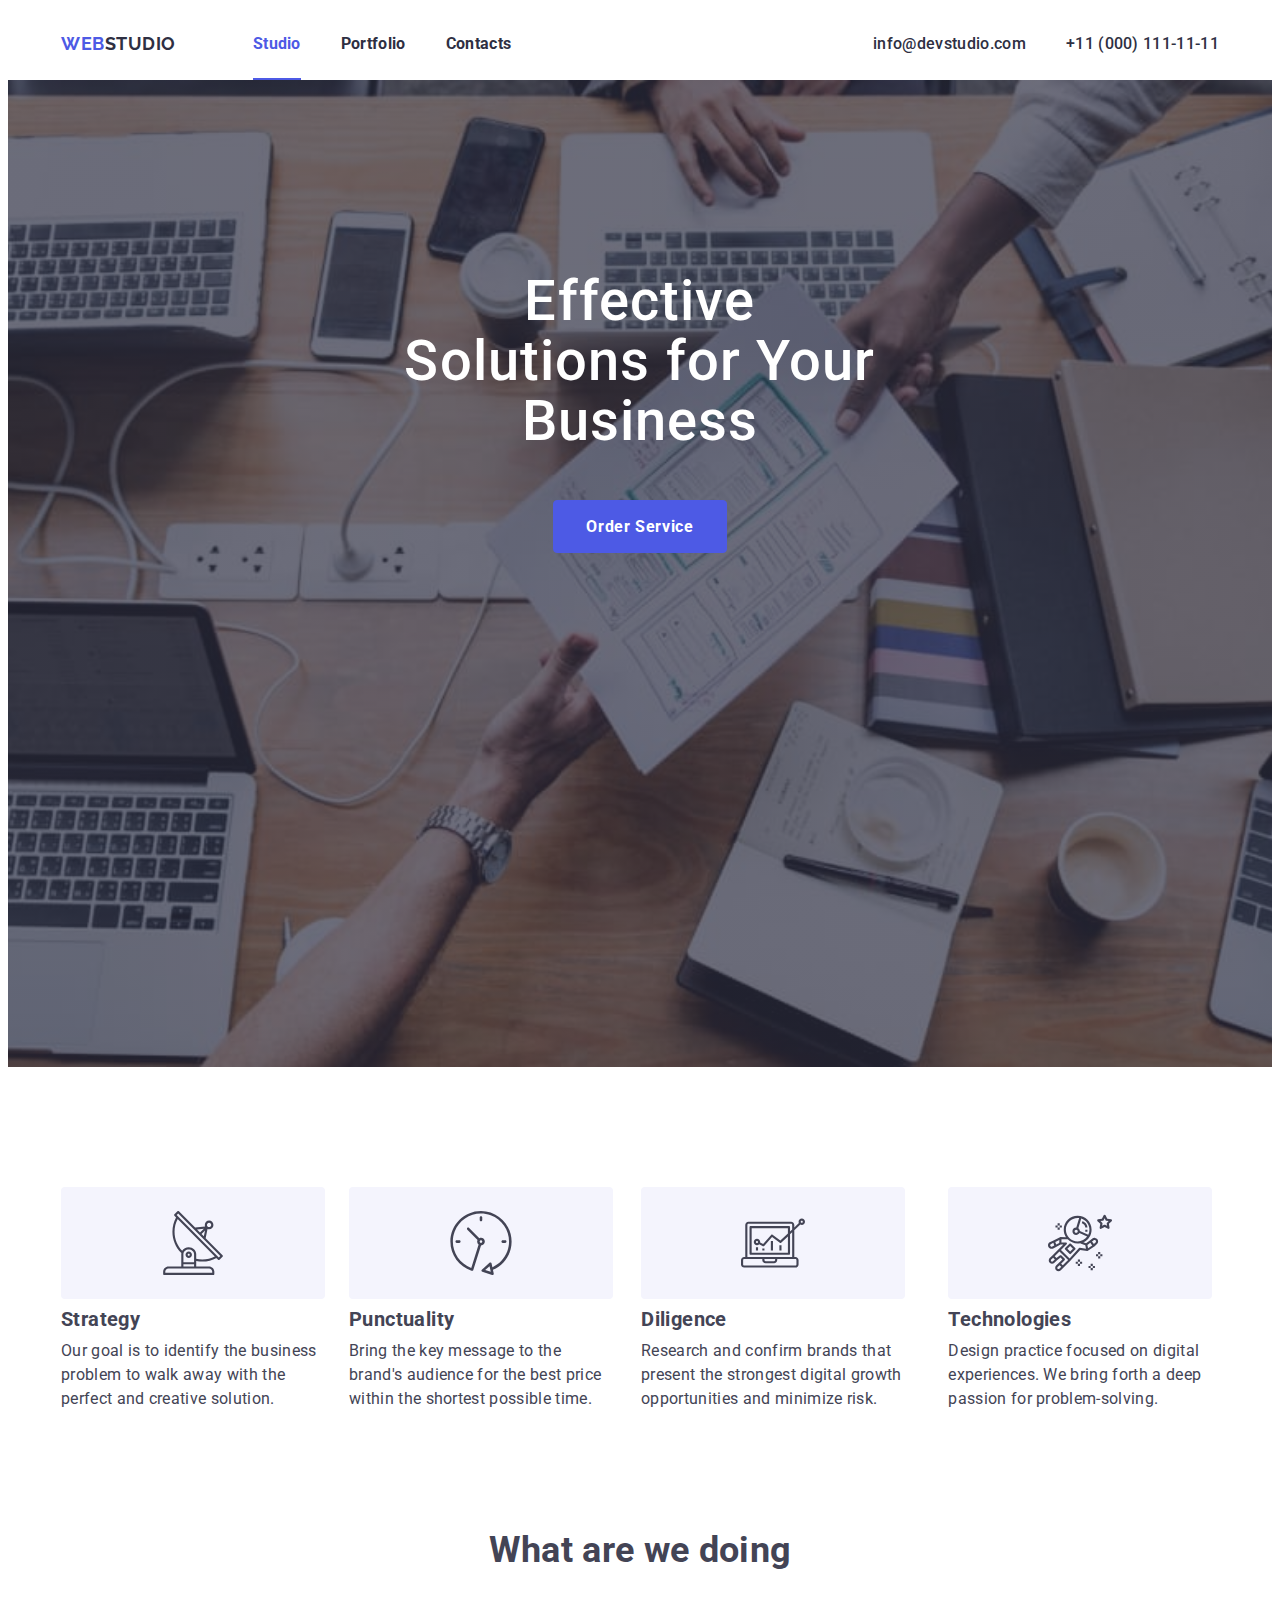
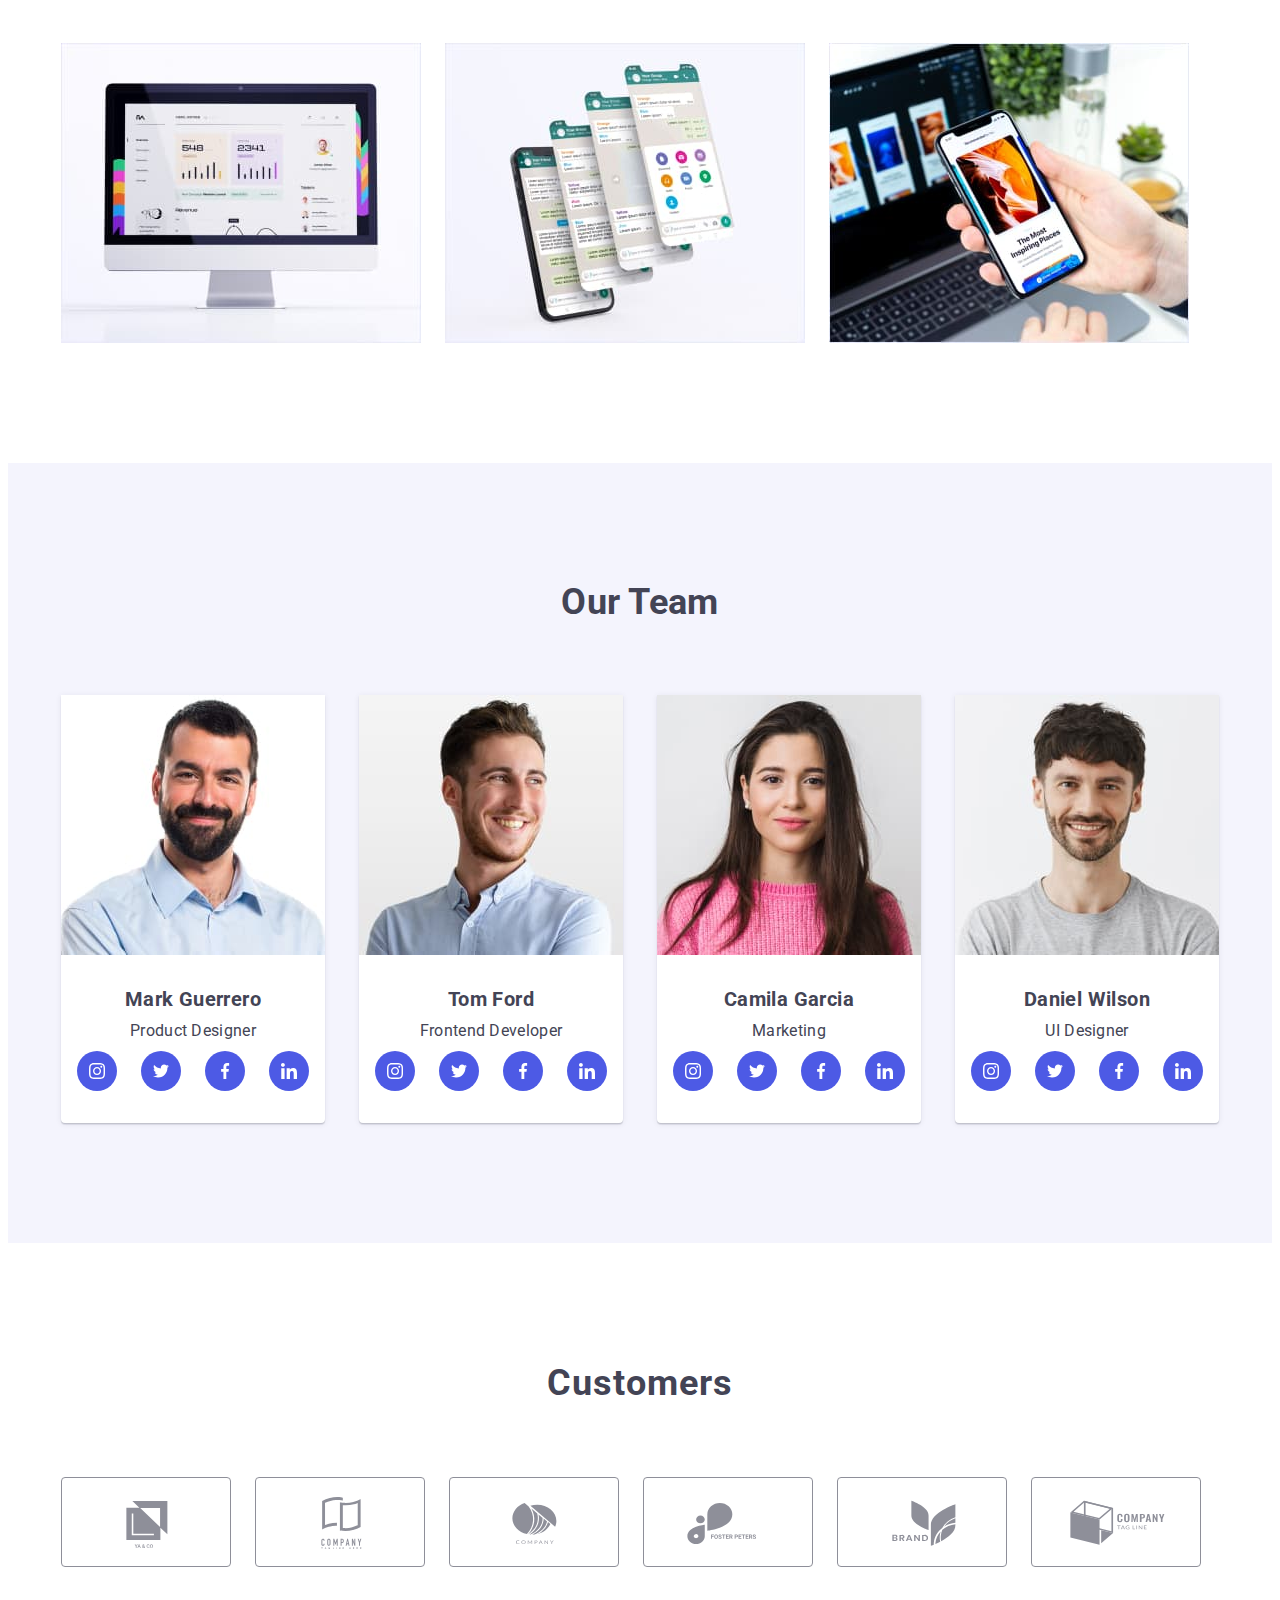
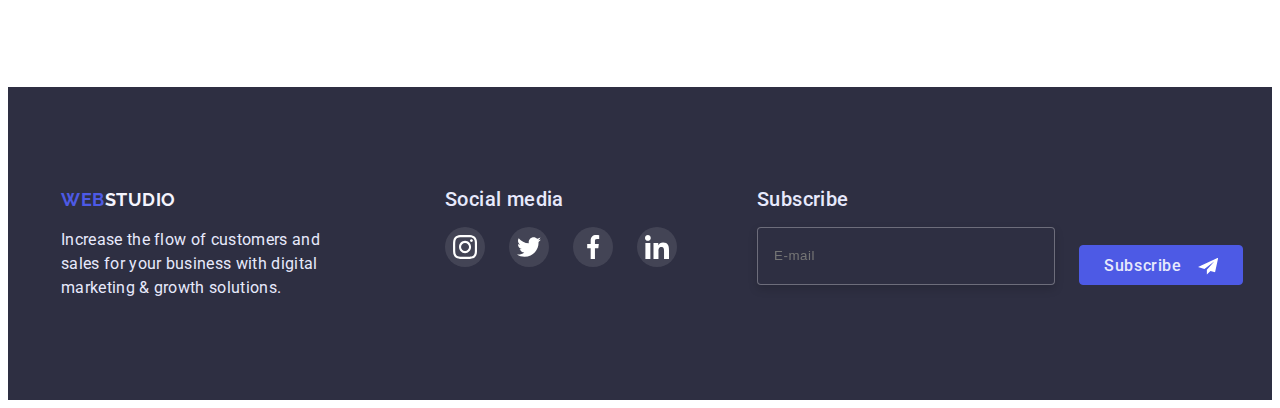
==== index.html @ d8fe2b59 "Initial commit" ====
<!DOCTYPE html>
<html lang="en">
	<head>
		<meta charset="UTF-8" />
		<meta http-equiv="X-UA-Compatible" content="IE=edge" />
		<meta name="viewport" content="width=device-width, initial-scale=1.0" />
		<title>studio</title>
		<link rel="preconnect" href="https://fonts.googleapis.com" />
		<link rel="preconnect" href="https://fonts.gstatic.com" crossorigin />
		<link
			href="https://fonts.googleapis.com/css2?family=Raleway:wght@700&family=Roboto:wght@400;500;700;900&display=swap"
			rel="stylesheet"
		/>
		<link
			rel="stylesheet"
			href="https://cdnjs.cloudflare.com/ajax/libs/modern-normalize/1.1.0/modern-normalize.min.css"
			integrity="sha512-wpPYUAdjBVSE4KJnH1VR1HeZfpl1ub8YT/NKx4PuQ5NmX2tKuGu6U/JRp5y+Y8XG2tV+wKQpNHVUX03MfMFn9Q=="
			crossorigin="anonymous"
			referrerpolicy="no-referrer"
		/>
		<link rel="stylesheet" href="./css/styles.css" />
	</head>
	<body>
		<header>
			<div class="page-header conteainer">
				<nav class="nav">
					<a class="header-link logo link" href="./index.html">
						<span class="logo-icon">Web</span>
						Studio
					</a>
					<ul class="list site-nav">
						<li><a class="header-link link effect current" href="./index.html">Studio</a></li>
						<li><a class="header-link link effect" href="./portfolio.html">Portfolio</a></li>
						<li><a class="header-link link effect" href="./index.html">Contacts</a></li>
					</ul>
				</nav>
				<ul class="list contacts">
					<li>
						<a class="header-link link effect contacts-link" href="mailto:info@devstudio.com">info@devstudio.com</a>
					</li>
					<li>
						<a class="header-link link effect contacts-link" href="tel:+11(000)111-11-11">+11 (000) 111-11-11</a>
					</li>
				</ul>
			</div>
		</header>

		<main>
			<section class="section hero-box">
				<div class="conteainer">
					<h1 class="hero-title">Effective Solutions for Your Business</h1>
					<button class="button btn" type="button" data-modal-open>Order Service</button>
				</div>
			</section>

			<section class="section features">
				<div class="conteainer">
					<h2 class="visually-hidden">direction</h2>
					<ul class="list features-list">
						<li>
							<div class="box">
								<svg class="box-icon" width="64" height="64">
									<use href="./images/symbol-defs.svg#icon-antenna-1"></use>
								</svg>
							</div>
							<h3 class="title features-title">Strategy</h3>
							<p class="text">
								Our goal is to identify the business problem to walk away with the perfect and creative solution.
							</p>
						</li>
						<li>
							<div class="box">
								<svg class="box-icon" width="64" height="64">
									<use href="./images/symbol-defs.svg#icon-clock-1"></use>
								</svg>
							</div>
							<h3 class="title features-title">Punctuality</h3>
							<p class="text">
								Bring the key message to the brand's audience for the best price within the shortest possible time.
							</p>
						</li>
						<li>
							<div class="box">
								<svg class="box-icon" width="64" height="64">
									<use href="./images/symbol-defs.svg#icon-diagram-1"></use>
								</svg>
							</div>
							<h3 class="title features-title">Diligence</h3>
							<p class="text">
								Research and confirm brands that present the strongest digital growth opportunities and minimize risk.
							</p>
						</li>
						<li>
							<div class="box">
								<svg class="box-icon" width="64" height="64">
									<use href="./images/symbol-defs.svg#icon-astronaut-1"></use>
								</svg>
							</div>
							<h3 class="title features-title">Technologies</h3>
							<p class="text">
								Design practice focused on digital experiences. We bring forth a deep passion for problem-solving.
							</p>
						</li>
					</ul>
				</div>
			</section>

			<section class="section work">
				<div class="conteainer work-conteainer">
					<h2 class="work-title">What are we doing</h2>
					<ul class="list work-list">
						<li>
							<img src="./images/section2img1.jpg" alt="Monitor screen" width="360" height="300" />
						</li>
						<li>
							<img src="./images/section2img2.jpg" alt="Phone screens" width="360" height="300" />
						</li>
						<li>
							<img src="./images/section2img3.jpg" alt="Choice between phone and PC screen" width="360" height="300" />
						</li>
					</ul>
				</div>
			</section>
			<section class="section employee">
				<div class="conteainer employee-conteainer">
					<h2 class="employee-title">Our Team</h2>
					<ul class="list employee-list">
						<li class="employee-div">
							<img class="employee-img" src="./images/section3img1.jpg" alt="Mark Guerrero" width="264" height="260" />
							<div class="employee-title-text">
								<h3 class="title employee-div-title">Mark Guerrero</h3>
								<p class="text employee-text">Product Designer</p>
								<ul class="list employee-link">
									<li>
										<a class="link-icon" href="https://www.instagram.com/">
											<svg class="box-icon" width="16" height="16">
												<use href="./images/symbol-defs.svg#icon-instagram-2"></use>
											</svg>
										</a>
									</li>
									<li>
										<a class="link-icon" href="https://twitter.com/">
											<svg class="box-icon" width="16" height="16">
												<use href="./images/symbol-defs.svg#icon-twitter-1"></use>
											</svg>
										</a>
									</li>
									<li>
										<a class="link-icon" href="https://www.facebook.com/">
											<svg class="box-icon" width="16" height="16">
												<use href="./images/symbol-defs.svg#icon-facebook-1"></use>
											</svg>
										</a>
									</li>
									<li>
										<a class="link-icon" href="https://www.linkedin.com/">
											<svg class="box-icon" width="16" height="16">
												<use href="./images/symbol-defs.svg#icon-linkedin-1"></use>
											</svg>
										</a>
									</li>
								</ul>
							</div>
						</li>

						<li class="employee-div">
							<img class="employee-img" src="./images/section3img2.jpg" alt="Tom Ford" width="264" height="260" />
							<div class="employee-title-text">
								<h3 class="title employee-div-title">Tom Ford</h3>
								<p class="text employee-text">Frontend Developer</p>
								<ul class="list employee-link">
									<li>
										<a class="link-icon" href="https://www.instagram.com/">
											<svg class="box-icon" width="16" height="16">
												<use href="./images/symbol-defs.svg#icon-instagram-2"></use>
											</svg>
										</a>
									</li>
									<li>
										<a class="link-icon" href="https://twitter.com/">
											<svg class="box-icon" width="16" height="16">
												<use href="./images/symbol-defs.svg#icon-twitter-1"></use>
											</svg>
										</a>
									</li>
									<li>
										<a class="link-icon" href="https://www.facebook.com/">
											<svg class="box-icon" width="16" height="16">
												<use href="./images/symbol-defs.svg#icon-facebook-1"></use>
											</svg>
										</a>
									</li>
									<li>
										<a class="link-icon" href="https://www.linkedin.com/">
											<svg class="box-icon" width="16" height="16">
												<use href="./images/symbol-defs.svg#icon-linkedin-1"></use>
											</svg>
										</a>
									</li>
								</ul>
							</div>
						</li>

						<li class="employee-div">
							<img class="employee-img" src="./images/section3img3.jpg" alt="Camila Garcia" width="264" height="260" />
							<div class="employee-title-text">
								<h3 class="title employee-div-title">Camila Garcia</h3>
								<p class="text employee-text">Marketing</p>
								<ul class="list employee-link">
									<li>
										<a class="link-icon" href="https://www.instagram.com/">
											<svg class="box-icon" width="16" height="16">
												<use href="./images/symbol-defs.svg#icon-instagram-2"></use>
											</svg>
										</a>
									</li>
									<li>
										<a class="link-icon" href="https://twitter.com/">
											<svg class="box-icon" width="16" height="16">
												<use href="./images/symbol-defs.svg#icon-twitter-1"></use>
											</svg>
										</a>
									</li>
									<li>
										<a class="link-icon" href="https://www.facebook.com/">
											<svg class="box-icon" width="16" height="16">
												<use href="./images/symbol-defs.svg#icon-facebook-1"></use>
											</svg>
										</a>
									</li>
									<li>
										<a class="link-icon" href="https://www.linkedin.com/">
											<svg class="box-icon" width="16" height="16">
												<use href="./images/symbol-defs.svg#icon-linkedin-1"></use>
											</svg>
										</a>
									</li>
								</ul>
							</div>
						</li>

						<li class="employee-div">
							<img class="employee-img" src="./images/section3img4.jpg" alt="Daniel Wilson" width="264" height="260" />
							<div class="employee-title-text">
								<h3 class="title employee-div-title">Daniel Wilson</h3>
								<p class="text employee-text">UI Designer</p>
								<ul class="list employee-link">
									<li>
										<a class="link-icon" href="https://www.instagram.com/">
											<svg class="box-icon" width="16" height="16">
												<use href="./images/symbol-defs.svg#icon-instagram-2"></use>
											</svg>
										</a>
									</li>
									<li>
										<a class="link-icon" href="https://twitter.com/">
											<svg class="box-icon" width="16" height="16">
												<use href="./images/symbol-defs.svg#icon-twitter-1"></use>
											</svg>
										</a>
									</li>
									<li>
										<a class="link-icon" href="https://www.facebook.com/">
											<svg class="box-icon" width="16" height="16">
												<use href="./images/symbol-defs.svg#icon-facebook-1"></use>
											</svg>
										</a>
									</li>
									<li>
										<a class="link-icon" href="https://www.linkedin.com/">
											<svg class="box-icon" width="16" height="16">
												<use href="./images/symbol-defs.svg#icon-linkedin-1"></use>
											</svg>
										</a>
									</li>
								</ul>
							</div>
						</li>
					</ul>
				</div>
			</section>

			<section class="section customers">
				<div class="conteainer customers-conteainer">
					<h2 class="customers-title">Customers</h2>
					<ul class="list customers-list">
						<li>
							<a class="customers-box" href="">
								<svg class="box-icon" width="104" height="56">
									<use href="./images/symbol-defs.svg#icon-Logo1"></use>
								</svg>
							</a>
						</li>
						<li>
							<a class="customers-box" href="">
								<svg class="box-icon" width="104" height="56">
									<use href="./images/symbol-defs.svg#icon-Logo2"></use>
								</svg>
							</a>
						</li>
						<li>
							<a class="customers-box" href="">
								<svg class="box-icon" width="104" height="56">
									<use href="./images/symbol-defs.svg#icon-Logo3"></use>
								</svg>
							</a>
						</li>
						<li>
							<a class="customers-box" href="">
								<svg class="box-icon" width="104" height="56">
									<use href="./images/symbol-defs.svg#icon-Logo4"></use>
								</svg>
							</a>
						</li>
						<li>
							<a class="customers-box" href="">
								<svg class="box-icon" width="104" height="56">
									<use href="./images/symbol-defs.svg#icon-Logo5"></use>
								</svg>
							</a>
						</li>
						<li>
							<a class="customers-box" href="">
								<svg class="box-icon" width="104" height="56">
									<use href="./images/symbol-defs.svg#icon-Logo6"></use>
								</svg>
							</a>
						</li>
					</ul>
				</div>
			</section>
		</main>

		<footer class="footer">
			<div class="conteainer footer-conteainer">
				<div class="div-footer-logo">
					<a class="logo link footer-logo" href="./index.html">
						<span class="logo-icon">Web</span>
						Studio
					</a>
					<p class="text footer-text">
						Increase the flow of customers and sales for your business with digital marketing & growth solutions.
					</p>
				</div>
				<div class="div-footer">
					<p class="title footer-title">Social media</p>
					<ul class="list employee-link">
						<li>
							<a class="link-icon footer-icon" href="https://www.instagram.com/">
								<svg class="box-icon" width="24" height="24">
									<use href="./images/symbol-defs.svg#icon-instagram-2"></use>
								</svg>
							</a>
						</li>
						<li>
							<a class="link-icon footer-icon" href="https://twitter.com/">
								<svg class="box-icon" width="24" height="24">
									<use href="./images/symbol-defs.svg#icon-twitter-1"></use>
								</svg>
							</a>
						</li>
						<li>
							<a class="link-icon footer-icon" href="https://www.facebook.com/">
								<svg class="box-icon" width="24" height="24">
									<use href="./images/symbol-defs.svg#icon-facebook-1"></use>
								</svg>
							</a>
						</li>
						<li>
							<a class="link-icon footer-icon" href="https://www.linkedin.com/">
								<svg class="box-icon" width="24" height="24">
									<use href="./images/symbol-defs.svg#icon-linkedin-1"></use>
								</svg>
							</a>
						</li>
					</ul>
				</div>
				<form class="list employee-link footer-form" name="footer_form">
					<label class="footer-label">
						<p class="title footer-title">Subscribe</p>
						<input class="footer-input" type="email" name="email" placeholder="E-mail" required />
					</label>

					<button class="button btn footer-btn" type="submit">
						<p class="title footer-title-btn">Subscribe</p>
						<svg class="box-icon" width="24" height="24">
							<use href="./images/symbol-defs.svg#icon-Frame-3"></use>
						</svg>
					</button>
				</form>
			</div>
		</footer>
		<!-- --------------modal application------------ -->
		<div class="backdrop is-hidden" data-modal>
			<div class="modal">
				<button class="modal-button" data-modal-close>
					<svg class="box-icon" width="8" height="8">
						<use href="./images/symbol-defs.svg#icon-close-black"></use>
					</svg>
				</button>
				<form class="application-form" name="application_form" autocomplete="on">
					<label class="application-label">
						<p class="application-text">Name</p>
						<input class="application-input" type="text" name="name" placeholder=" " required />
						<svg class="box-icon application-icon" width="18" height="24">
							<use href="./images/symbol-defs.svg#icon-Frame-1"></use>
						</svg>
					</label>
					<label class="application-label">
						<p class="application-text">Phone</p>
						<input class="application-input" type="text" name="email" placeholder=" " required />
						<svg class="box-icon application-icon" width="18" height="24">
							<use href="./images/symbol-defs.svg#icon-phone-black-18dp-1"></use>
						</svg>
					</label>
					<label class="application-label">
						<p class="application-text">Email</p>
						<input class="application-input" type="email" name="tel" placeholder=" " required />
						<svg class="box-icon application-icon" width="18" height="24">
							<use href="./images/symbol-defs.svg#icon-email-black-18dp-1"></use>
						</svg>
					</label>
					<label class="application-label application-label-textarea">
						<p class="application-text">Comment</p>
						<textarea
							class="application-input application-textarea"
							type="text"
							name="textarea"
							rows="8"
							placeholder="Text input"
						></textarea>
					</label>
					<label class="application-checkbox">
						<input class="checkbox" type="checkbox" name="policy" required />
						<svg class="box-icon checkbox-icon" width="16" height="16">
							<use href="./images/symbol-defs.svg#icon-Vector"></use>
						</svg>
						<p class="application-text application-text-policy">
							I accept the terms and conditions of the
							<a class="application-span" href="">Privacy Policy</a>
						</p>
					</label>

					<button class="button btn application-button" type="submit">Send</button>
				</form>
			</div>
		</div>

		<script src="./js/modal.js"></script>
	</body>
</html>
---- css/styles.css ----
:root {
	--main-text-color: #434455;
	--secondary-text-color: #2e2f42;
	--overlay-text-color: #f4f4fd;
	--overlay-background-color: #4d5ae5;
	--background-color: #ffffff;
	--background-color-employee: #f4f4fd;
	--background-color-features: #f4f4fd;
	--border-color: #f4f4fd;
	--hero-tex-color: #ffffff;
	--hero-background-color: #2e2f42;
	--hero-buttons-text-color: #ffffff;
	--hero-buttons-color: #4d5ae5;
	--hero-buttons-active-color: #404bbf;
	--logo-color-text: #4d5ae5;
	--buttons-color: #f4f4fd;
	--buttons-text-color: #4d5ae5;
	--buttons-active-color: #4d5ae5;
	--buttons-active-text-color: #ffffff;
	--buttons-border: #e7e9fc;
	--footer-text-color: #e7e9fc;
	--footer-logo-color: #f4f4fd;
	--footer-background-color: #2e2f42;
	--link-icon-background: #4d5ae5;
	--link-icon-color: #ffffff;
	--link-icon-background-active: #31d0aa;
	--link-icon-color-active: #4d5ae5;

	--nav-color: #4d5ae5;
	--main-font: Roboto, sans-serif;
}

body {
	color: var(--main-text-color);
	font-family: var(--main-font);
	background-color: #ffffff;
	font-size: 16px;
	letter-spacing: 0.02em;
}

h1,
h2,
h3,
h4,
h5,
h6,
p {
	margin: 0;
}
img {
	display: block;
	max-width: 100%;
	height: auto;
}
button {
	display: block;
	cursor: pointer;
	border: none;
	border-radius: 4px;
}

.list {
	list-style: none;
	padding-left: 0;
	margin: 0;
}
.link {
	text-decoration: none;
	color: var(--secondary-text-color);
	font-weight: 700;
	line-height: 1.5;
}

.section {
	/* для 7 домашки
	@media screen and (max-width: 1158px) {
		padding-top: 96px;
		padding-bottom: 96px;
	} */
	padding-top: 120px;
	padding-bottom: 120px;
}

/* ---------------------page-header----------------------- */
.header {
	box-shadow: 0px 2px 1px rgba(46, 47, 66, 0.08), 0px 1px 1px rgba(46, 47, 66, 0.16), 0px 1px 6px rgba(46, 47, 66, 0.08);
}
.page-header {
	display: flex;
}
.conteainer {
	width: 1158px;
	margin: 0 auto;
	padding: 0 15px;
}

.nav {
	display: flex;
	gap: 77px;
}
.site-nav {
	display: flex;
	margin-left: auto;
	gap: 40px;
}

.effect {
	position: relative;
}
.effect::after {
	content: "";
	width: 0;
	height: 2px;
	position: absolute;
	bottom: 0;
	right: 0;
	background: var(--nav-color);
	transition: width 250ms cubic-bezier(0.4, 0, 0.2, 1), left 250ms cubic-bezier(0.4, 0, 0.2, 1);
}

.current::after {
	width: 100%;
}
.current:hover::after,
.current:focus::after {
	width: 0;
	left: 0;
}
.effect:hover::after,
.effect:focus::after {
	width: 100%;
	left: 0;
}
.contacts {
	display: flex;
	margin-left: auto;
	gap: 40px;
}
.contacts-link {
	font-weight: 500;
}
.header-link {
	display: flex;
	justify-content: flex-start;
	align-items: center;
	padding: 24px 0;
	transition: color 250ms cubic-bezier(0.4, 0, 0.2, 1);
}

.contacts .link {
	color: var(--secondary-text-color);
	line-height: 1.5;
}

.logo {
	font-family: Raleway, sans-serif;
	color: var(--secondary-text-color);
	font-weight: 700;
	font-size: 18px;
	line-height: 1.33;
	letter-spacing: 0.03em;
	text-transform: uppercase;
}
.logo-icon {
	color: var(--logo-color-text);
}
.link:hover,
.link:focus {
	color: var(--nav-color);
}
.link.current {
	color: var(--nav-color);
}

/* ---------------------------hero------------------------ */
.hero-box {
	padding-top: 192px;
	padding-bottom: 192px;
	text-align: center;
	max-width: 1440px;
	height: 603px;
	margin-left: auto;
	margin-right: auto;
	background-image: linear-gradient(to right, rgba(46, 47, 66, 0.7), rgba(46, 47, 66, 0.7)),
		url(../images/people-office\ 1.jpg);
	background-repeat: no-repeat;
	background-size: cover;
	background-position: center;
	background-color: var(--hero-background-color);
}

.hero-title {
	width: 492px;
	margin: 0 auto;
	margin-bottom: 48px;
	flex-wrap: wrap;

	color: var(--hero-tex-color);
	font-weight: 500;
	font-size: 56px;
	line-height: 1.07;
	text-align: center;
	letter-spacing: 0.02em;
}

/* ------------------------button------------------------- */
.button {
	padding: 8px 16px;
	border: 1px solid var(--buttons-border);
	border-radius: 4px;

	font-family: inherit;
	color: var(--buttons-text-color);
	background-color: var(--buttons-color);
	font-weight: 700;
	font-size: 16px;
	text-align: center;
	letter-spacing: 0.04em;
	cursor: pointer;
	line-height: 1.5;
	transition: color 250ms cubic-bezier(0.4, 0, 0.2, 1), background-color 250ms cubic-bezier(0.4, 0, 0.2, 1),
		box-shadow 250ms cubic-bezier(0.4, 0, 0.2, 1), border-color 250ms cubic-bezier(0.4, 0, 0.2, 1),
		transform 250ms cubic-bezier(0.4, 0, 0.2, 1);
}

.button:hover,
.button:focus {
	color: var(--buttons-active-text-color);
	background-color: var(--buttons-active-color);
	box-shadow: 0px 4px 4px rgba(0, 0, 0, 0.15);
	border-color: transparent;
	transform: scale(1.1);
}
.btn {
	padding: 16px 32px;
	margin: 0 auto;
	line-height: 1.19;

	color: var(--hero-buttons-text-color);
	border: 1px solid var(--hero-buttons-color);
	background-color: var(--hero-buttons-color);
}
.btn:hover,
.btn:focus {
	background-color: var(--hero-buttons-active-color);
}

/*------------------------ main--------------------------- */

.visually-hidden {
	position: absolute;
	width: 1px;
	height: 1px;
	margin: -1px;
	border: 0;
	padding: 0;

	white-space: nowrap;
	clip-path: inset(100%);
	clip: rect(0 0 0 0);
	overflow: hidden;
}
.features-list {
	display: flex;
	gap: 24px;
}
.box {
	width: 264px;
	height: 112px;
	background: var(--background-color-features);
	border-radius: 4px;
	margin-bottom: 8px;
	display: flex;
	align-items: center;
	justify-content: center;
}

.text {
	line-height: 1.5;
}
.title {
	margin-bottom: 8px;
	font-weight: 700;
	font-size: 20px;
	line-height: 1.2;
	letter-spacing: 0.02em;
}

.work {
	padding-top: 0;
}
.work-conteainer {
	display: block;
}
.work-list {
	display: flex;
	gap: 24px;
}
.work-title,
.employee-title {
	margin-bottom: 72px;

	font-weight: 700;
	font-size: 36px;
	line-height: 1.11;
	text-align: center;
}
.employee {
	background-color: var(--background-color-employee);
}

.employee-list {
	display: flex;
	justify-content: space-between;
	gap: 24px;
}
.employee-div {
	box-shadow: 0px 1px 6px rgba(46, 47, 66, 0.08), 0px 1px 1px rgba(46, 47, 66, 0.16), 0px 2px 1px rgba(46, 47, 66, 0.08);
	border-radius: 0px 0px 4px 4px;
	background-color: var(--background-color);
}
.employee-title-text {
	padding-top: 32px;
	padding-bottom: 32px;
}

.employee-div-title {
	text-align: center;
}
.employee-text {
	margin-bottom: 8px;
	text-align: center;
}
.employee-link {
	display: flex;
	justify-content: center;
	gap: 24px;
}
.link-icon {
	width: 40px;
	height: 40px;
	display: flex;
	align-items: center;
	justify-content: center;
	border-radius: 50%;
	background-color: var(--link-icon-background);
	color: var(--link-icon-color);
	transition: color 250ms cubic-bezier(0.4, 0, 0.2, 1), background-color 250ms cubic-bezier(0.4, 0, 0.2, 1),
		transform 250ms cubic-bezier(0.4, 0, 0.2, 1);
}
.link-icon:focus,
.link-icon:hover {
	background-color: var(--link-icon-background-active);
	color: var(--link-icon-color-active);
	transform: scale(1.2) rotate(360deg);
}

/* ------------------Customers---------------------------- */
.customers-conteainer {
	display: block;
}
.customers-list {
	display: flex;
	gap: 24px;
}
.customers-title {
	margin-bottom: 72px;

	font-weight: 700;
	font-size: 36px;
	line-height: 1.16;
	text-align: center;
	letter-spacing: 0.03em;
}
.customers-box {
	width: 168px;
	height: 88px;
	border: 1px solid currentColor;
	border-radius: 4px;
	display: flex;
	align-items: center;
	justify-content: center;
	color: #8e8f99;
	transition: color 250ms cubic-bezier(0.4, 0, 0.2, 1), transform 250ms cubic-bezier(0.4, 0, 0.2, 1);
}
.box-icon {
	fill: currentColor;
}
.customers-box:hover,
.customers-box:focus {
	color: #4d5ae5;
	transform: scale(1.1);
}

/* ------------------portfolio---------------------------- */
.portfolio-conteainer {
	padding: 0 15px;
}
.conteainer-button {
	display: flex;
	align-items: center;
	justify-content: center;
	margin-bottom: 72px;
	gap: 24px;
}
.portfolio-list {
	display: flex;
	flex-wrap: wrap;
	gap: 48px 24px;
}
.portfolio-box {
	box-shadow: 0px 1px 6px rgba(46, 47, 66, 0.08);
	transition: box-shadow 250ms cubic-bezier(0.4, 0, 0.2, 1);
}
.portfolio-div {
	display: block;
	text-decoration: none;
	color: var(--secondary-text-color);
}
.portfolio-box:hover,
.portfolio-box:focus {
	box-shadow: 0px 1px 6px rgba(46, 47, 66, 0.08), 0px 1px 1px rgba(46, 47, 66, 0.16), 0px 2px 1px rgba(46, 47, 66, 0.08);
}

.portfolio-title-text {
	padding: 32px 16px;
	border: 0.5px solid var(--border-color);
	border-top: 0;
}
.portfolio-div-title {
	margin-bottom: 8px;
}
/* -------------------portfolio overlay------------------- */
.portfolio-img {
	position: relative;
	width: 360px;
	height: 300px;

	overflow: hidden;
}
.portfolio-div:hover .overlay,
.portfolio-div:focus .overlay {
	transform: translatex(0);
}
.overlay {
	position: absolute;
	top: 0;
	left: 0;
	padding: 40px 32px;
	width: 100%;
	height: 100%;
	background-color: var(--overlay-background-color);
	color: var(--overlay-text-color);
	background-blend-mode: soft-light;
	mix-blend-mode: normal;

	transform: translatey(100%);
	transition: transform 250ms cubic-bezier(0.4, 0, 0.2, 1);
}
/* -------------------footer------------------------------ */
.footer {
	padding-top: 100px;
	padding-bottom: 100px;

	background-color: var(--footer-background-color);
}
.footer-conteainer {
	display: flex;
	align-items: baseline;
}
.div-footer-logo {
	margin-right: 120px;
}
.footer-logo {
	display: flex;
	margin-bottom: 16px;
	color: var(--footer-logo-color);
	transition: color 250ms cubic-bezier(0.4, 0, 0.2, 1);
}
.footer-text {
	width: 264px;
	color: var(--footer-text-color);
}
.div-footer {
	margin-right: 80px;
}

.footer-title {
	margin-bottom: 16px;
	font-weight: 500;
	color: var(--footer-text-color);
}
.footer-icon {
	background: rgba(255, 255, 255, 0.1);
}
.footer-form {
	align-items: flex-end;
}
.footer-input {
	width: 264px;
	height: 40px;
	border: 1px solid rgba(255, 255, 255, 0.3);
	filter: drop-shadow(0px 4px 4px rgba(0, 0, 0, 0.15));
	border-radius: 4px;
	padding: 8px 16px;
	background-color: var(--footer-background-color);
	letter-spacing: 0.04em;
	transition: transform 250ms cubic-bezier(0.4, 0, 0.2, 1);
	color: rgba(255, 255, 255, 0.6);
}
.footer-input:hover,
.footer-input:focus {
	transform: scale(1.1);
}
.footer-btn {
	display: flex;
	width: 164px;
	height: 40px;
	padding: 8px 24px;
	gap: 16px;
}

.footer-title-btn {
	/* justify-content: center; */
	margin: 0;
	font-size: 16px;
	font-weight: 500;
	line-height: 1.5;
	letter-spacing: 0.04em;
	color: var(--footer-text-color);
}
/* ---------------------modal----------------------------- */
.modal {
	width: 408px;
	height: 576px;
	padding: 72px 24px 24px 24px;

	position: absolute;
	left: 50%;
	top: 50%;
	transform: translate(-50%, -50%);

	background-color: #fcfcfc;
	box-shadow: 0px 1px 1px rgba(0, 0, 0, 0.14), 0px 1px 3px rgba(0, 0, 0, 0.12), 0px 2px 1px rgba(0, 0, 0, 0.2);
	border-radius: 4px;
}
.modal-button {
	width: 24px;
	height: 24px;
	display: flex;
	align-items: center;
	justify-content: center;
	position: absolute;
	top: 24px;
	right: 24px;
	border-radius: 50%;
	background-color: #e7e9fc;
	border: 1px solid rgba(0, 0, 0, 0.1);
	transition: opacity 250ms cubic-bezier(0.4, 0, 0.2, 1), visibility 250ms cubic-bezier(0.4, 0, 0.2, 1),
		transform 250ms cubic-bezier(0.4, 0, 0.2, 1);
}
.modal-button:hover,
.modal-button:focus {
	background-color: #404bbf;
	color: #ffffff;
	transform: scale(1.1) rotate(360deg);
}

.backdrop.is-hidden {
	visibility: hidden;
	opacity: 0;
	pointer-events: none;
}
.backdrop {
	position: fixed;
	top: 0;
	left: 0;
	width: 100%;
	height: 100%;
	background-color: rgba(46, 47, 66, 0.4);
	opacity: 1;
	visibility: visible;
	transition: opacity 250ms cubic-bezier(0.4, 0, 0.2, 1), visibility 250ms cubic-bezier(0.4, 0, 0.2, 1);
}

.application-label {
	display: block;
	width: 100%;
	position: relative;
	margin-bottom: 8px;
}

.application-input {
	width: 100%;
	padding: 8px 16px 8px 38px;

	font-weight: 400;
	font-size: 12px;
	line-height: 1.33;

	letter-spacing: 0.04em;
	border: 1px solid rgba(33, 33, 33, 0.2);
	border-radius: 4px;

	transition: border-color 250ms cubic-bezier(0.4, 0, 0.2, 1), transform 250ms cubic-bezier(0.4, 0, 0.2, 1);
}

.application-icon {
	position: absolute;
	top: 50%;
	left: 16px;
	transition: color 250ms cubic-bezier(0.4, 0, 0.2, 1), transform 250ms cubic-bezier(0.4, 0, 0.2, 1);
}

.application-input:placeholder-shown {
	border-color: rgba(33, 33, 33, 0.2);
}
.application-input:not(:placeholder-shown) {
	border-color: #4d5ae5;
}
.application-input:focus,
.application-input:hover {
	border-color: #4d5ae5;
	transform: scale(1.1);
}
.application-input:focus + .application-icon,
.application-input:hover + .application-icon {
	color: #4d5ae5;
	transform: translate(-100%, 0) scale(1.3);
}
.application-label:focus-within > .application-icon {
	color: #4d5ae5;
}
.application-label:focus-within > .application-input {
	border-color: #4d5ae5;
	transform: scale(1.1);
}
.application-text {
	font-size: 12px;
	line-height: 1.33;
	letter-spacing: 0.04em;
	margin-bottom: 4px;
	color: #8e8f99;
}
.application-label-textarea {
	margin-bottom: 24px;
}
.application-textarea {
	resize: none;
	padding: 8px 16px;
}
.application-checkbox {
	display: inline-flex;
	gap: 8px;
	margin-bottom: 24px;
}
.checkbox {
	position: absolute;
	width: 1px;
	height: 1px;
	margin: -1px;
	border: 0;
	padding: 0;
	clip: rect(0 0 0 0);
	overflow: hidden;
}
.checkbox-icon {
	width: 16px;
	height: 16px;
	color: #ffffff;
	border: 1.25px solid #2e2f42;
	border-radius: 2px;
	transition: border-color 250ms cubic-bezier(0.4, 0, 0.2, 1), background-color 250ms cubic-bezier(0.4, 0, 0.2, 1),
		transform 250ms cubic-bezier(0.4, 0, 0.2, 1);
}
.checkbox:checked + .checkbox-icon {
	background-color: #404bbf;
	border-color: #404bbf;
	transform: scale(1.1);
}
.checkbox:focus + .checkbox-icon,
.checkbox:hover + .checkbox-icon {
	transform: scale(1.1) rotate(360deg);
}
.application-text-policy {
	margin: 0;
}
.application-span {
	color: #4d5ae5;
}
.application-button {
	width: 169px;
	height: 56px;
}
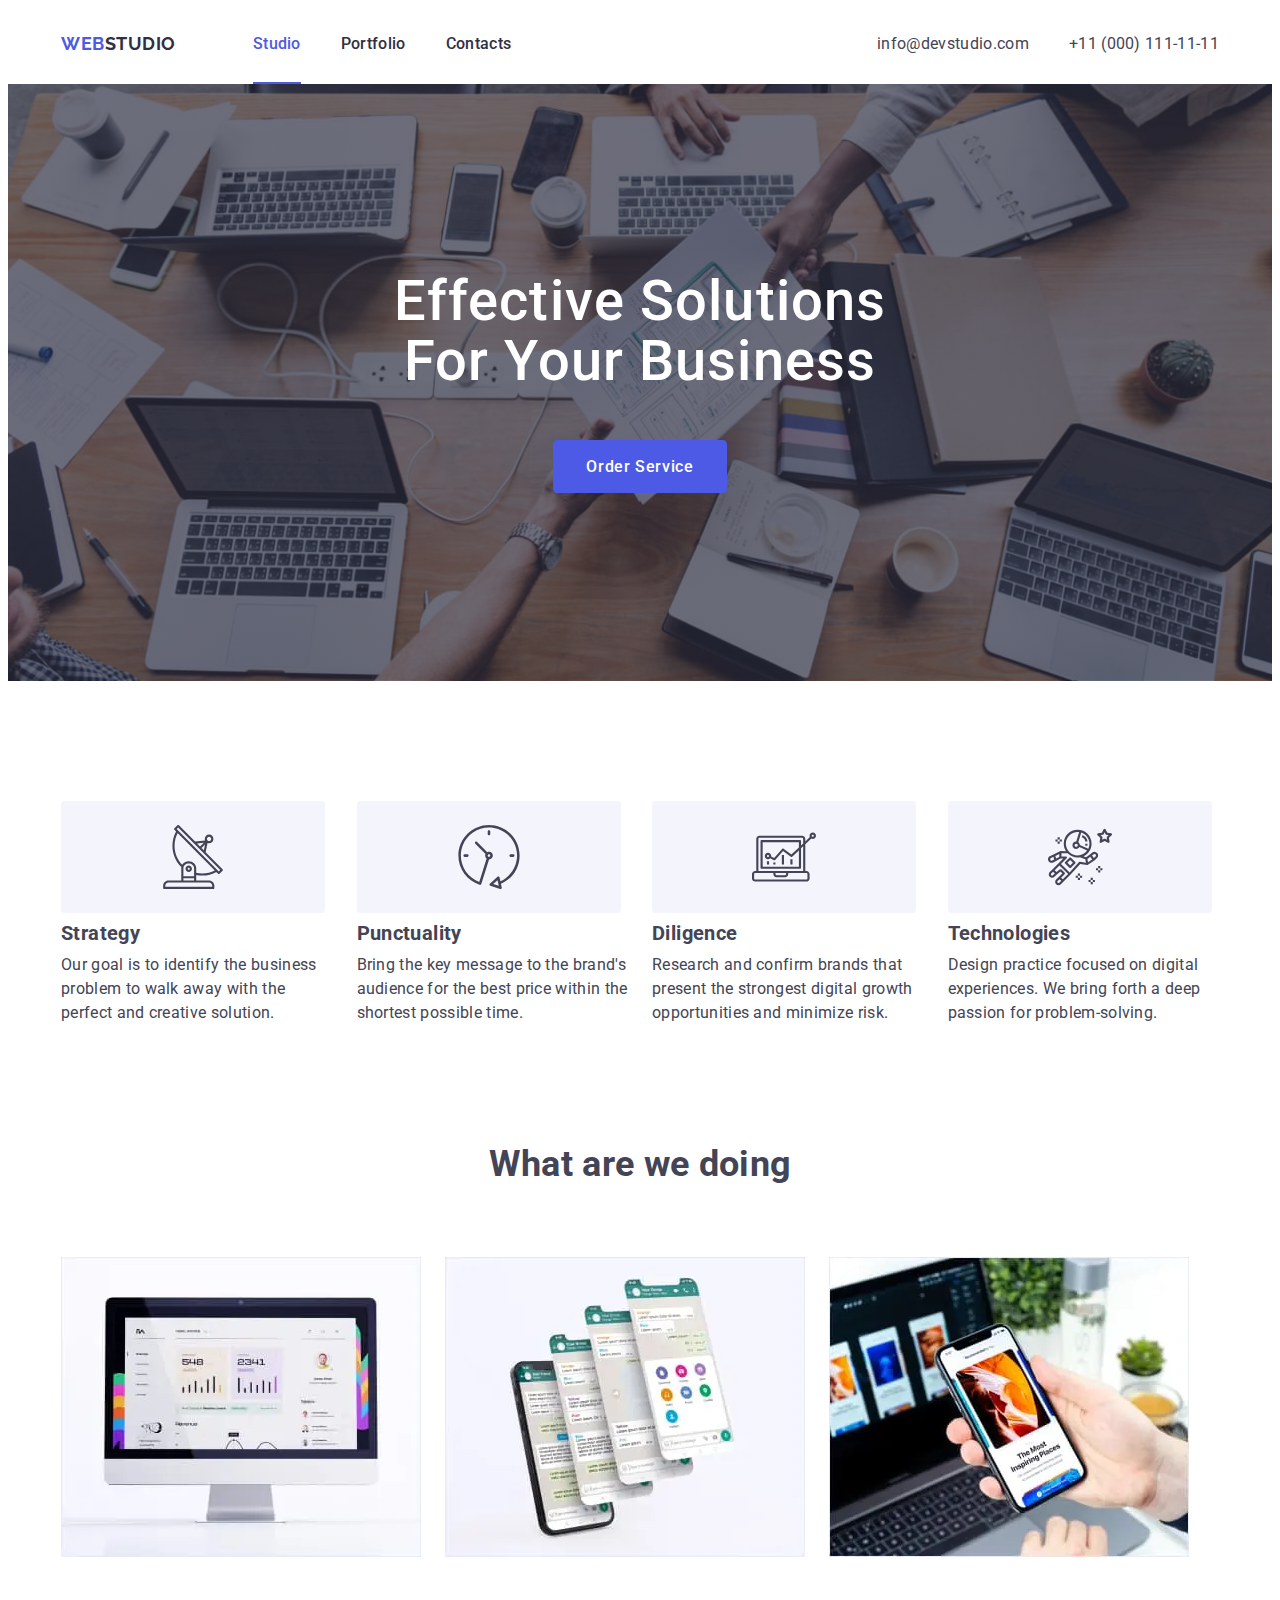
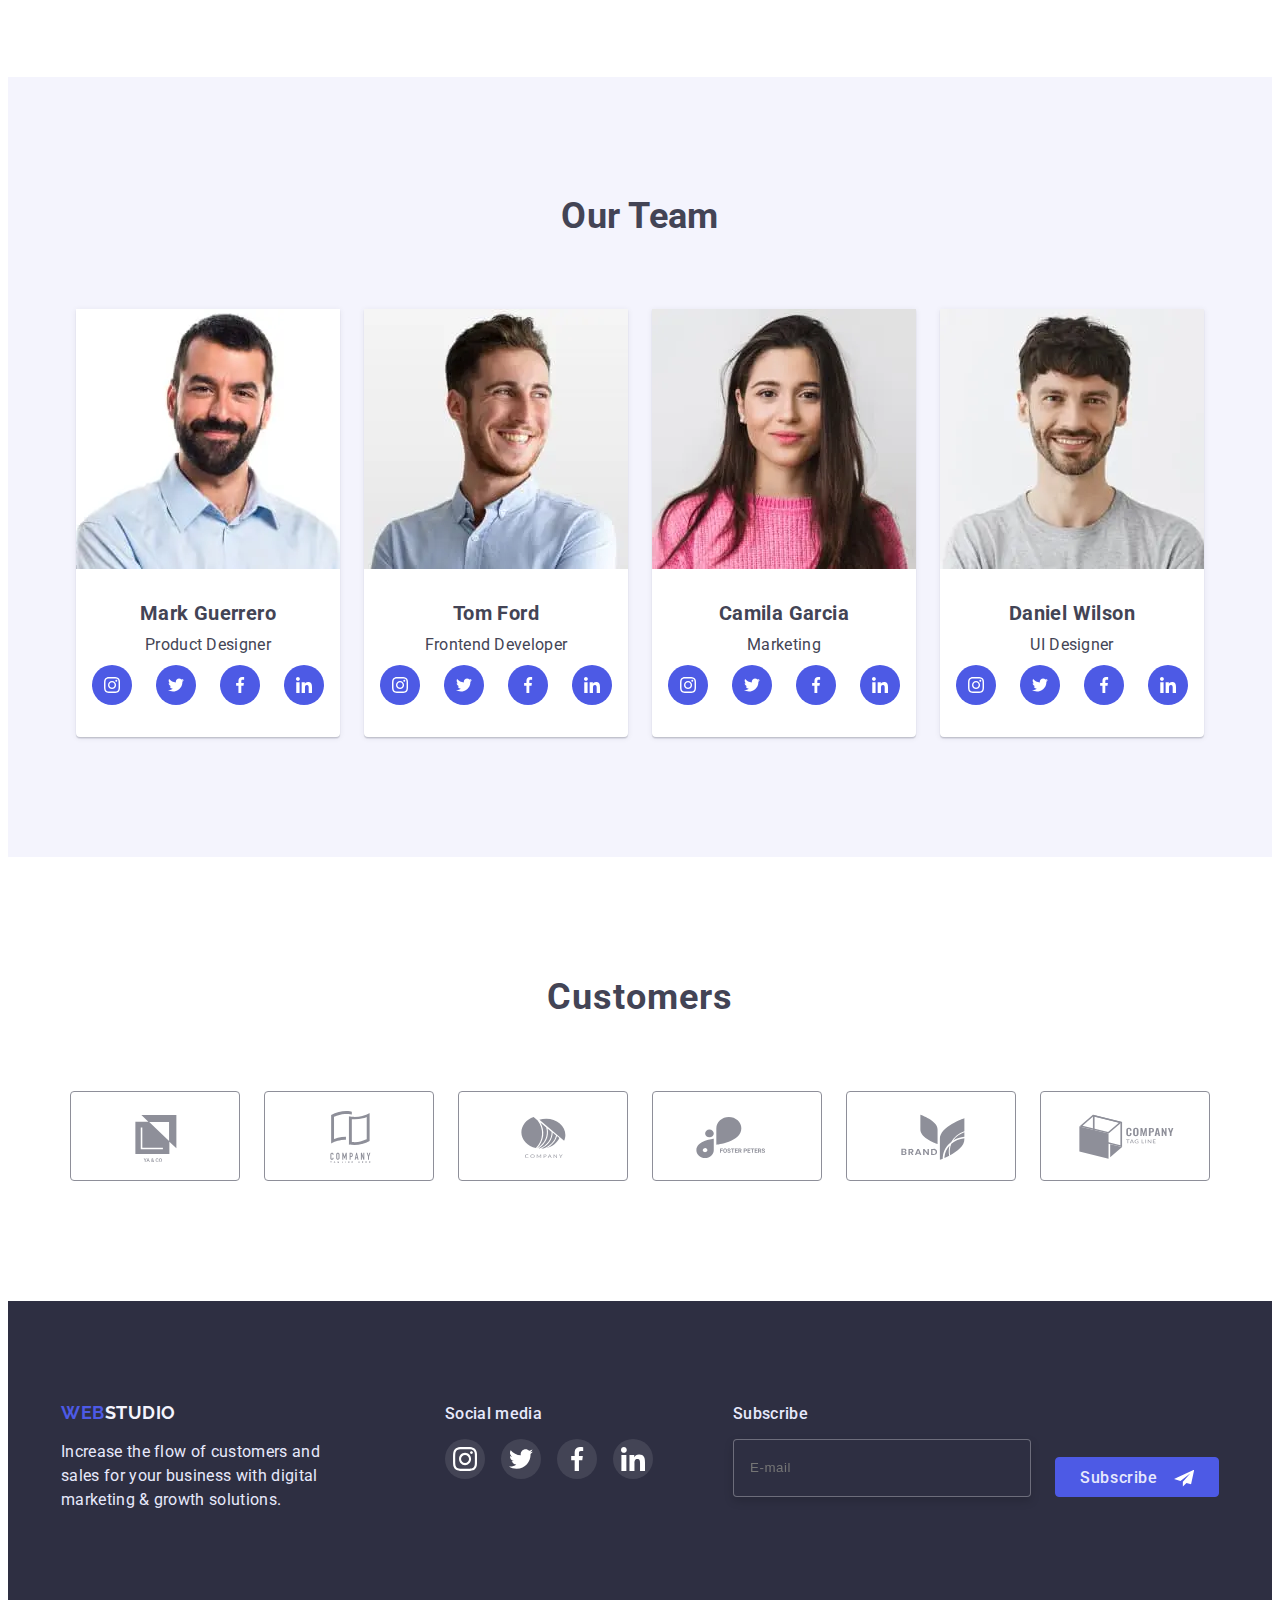
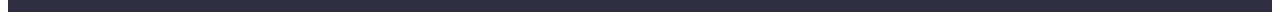
==== commit 1fc473e8: "hw7" ====
--- a/index.html
+++ b/index.html
@@ -22,7 +22,7 @@
 	</head>
 	<body>
 		<header>
-			<div class="page-header conteainer">
+			<div class="conteainer page-header">
 				<nav class="nav">
 					<a class="header-link logo link" href="./index.html">
 						<span class="logo-icon">Web</span>
@@ -34,6 +34,11 @@
 						<li><a class="header-link link effect" href="./index.html">Contacts</a></li>
 					</ul>
 				</nav>
+				<button type="button" class="mobile-menu-open" data-menu-open>
+					<svg class="mobile-menu-open-icon" width="32" height="22">
+						<use href="./images/symbol-defs.svg#icon-burger"></use>
+					</svg>
+				</button>
 				<ul class="list contacts">
 					<li>
 						<a class="header-link link effect contacts-link" href="mailto:info@devstudio.com">info@devstudio.com</a>
@@ -43,6 +48,63 @@
 					</li>
 				</ul>
 			</div>
+
+			<div class="mobile-menu" data-menu>
+				<div class="conteainer mobile-menu-conteainer">
+					<button class="mobile-menu-close-btn" data-menu-close>
+						<svg class="box-icon" width="8" height="8">
+							<use href="./images/symbol-defs.svg#icon-close-black"></use>
+						</svg>
+					</button>
+					<div>
+						<ul class="list">
+							<li class="header-menu-list"><a class="header-menu link current" href="./index.html">Studio</a></li>
+							<li class="header-menu-list"><a class="header-menu link" href="./portfolio.html">Portfolio</a></li>
+							<li><a class="header-menu link" href="./index.html">Contacts</a></li>
+						</ul>
+					</div>
+					<div>
+						<ul class="list">
+							<li class="header-menu-list">
+								<a class="header-menu link effect" href="tel:+11(000)111-11-11">+11 (000) 111-11-11</a>
+							</li>
+							<li class="header-menu-list-mail">
+								<a class="header-menu-mail link effect" href="mailto:info@devstudio.com">info@devstudio.com</a>
+							</li>
+						</ul>
+						<ul class="list employee-link">
+							<li>
+								<a class="link-icon" href="https://www.instagram.com/">
+									<svg class="box-icon" width="16" height="16">
+										<use href="./images/symbol-defs.svg#icon-instagram-2"></use>
+									</svg>
+								</a>
+							</li>
+							<li>
+								<a class="link-icon" href="https://twitter.com/">
+									<svg class="box-icon" width="16" height="16">
+										<use href="./images/symbol-defs.svg#icon-twitter-1"></use>
+									</svg>
+								</a>
+							</li>
+							<li>
+								<a class="link-icon" href="https://www.facebook.com/">
+									<svg class="box-icon" width="16" height="16">
+										<use href="./images/symbol-defs.svg#icon-facebook-1"></use>
+									</svg>
+								</a>
+							</li>
+							<li>
+								<a class="link-icon" href="https://www.linkedin.com/">
+									<svg class="box-icon" width="16" height="16">
+										<use href="./images/symbol-defs.svg#icon-linkedin-1"></use>
+									</svg>
+								</a>
+							</li>
+						</ul>
+					</div>
+				</div>
+			</div>
 		</header>
 
 		<main>
@@ -57,7 +119,7 @@
 				<div class="conteainer">
 					<h2 class="visually-hidden">direction</h2>
 					<ul class="list features-list">
-						<li>
+						<li class="features-list-box">
 							<div class="box">
 								<svg class="box-icon" width="64" height="64">
 									<use href="./images/symbol-defs.svg#icon-antenna-1"></use>
@@ -68,7 +130,7 @@
 								Our goal is to identify the business problem to walk away with the perfect and creative solution.
 							</p>
 						</li>
-						<li>
+						<li class="features-list-box">
 							<div class="box">
 								<svg class="box-icon" width="64" height="64">
 									<use href="./images/symbol-defs.svg#icon-clock-1"></use>
@@ -79,7 +141,7 @@
 								Bring the key message to the brand's audience for the best price within the shortest possible time.
 							</p>
 						</li>
-						<li>
+						<li class="features-list-box">
 							<div class="box">
 								<svg class="box-icon" width="64" height="64">
 									<use href="./images/symbol-defs.svg#icon-diagram-1"></use>
@@ -90,7 +152,7 @@
 								Research and confirm brands that present the strongest digital growth opportunities and minimize risk.
 							</p>
 						</li>
-						<li>
+						<li class="features-list-box">
 							<div class="box">
 								<svg class="box-icon" width="64" height="64">
 									<use href="./images/symbol-defs.svg#icon-astronaut-1"></use>
@@ -110,23 +172,45 @@
 					<h2 class="work-title">What are we doing</h2>
 					<ul class="list work-list">
 						<li>
-							<img src="./images/section2img1.jpg" alt="Monitor screen" width="360" height="300" />
-						</li>
-						<li>
-							<img src="./images/section2img2.jpg" alt="Phone screens" width="360" height="300" />
-						</li>
-						<li>
-							<img src="./images/section2img3.jpg" alt="Choice between phone and PC screen" width="360" height="300" />
+							<picture>
+								<source srcset="./images/section2img1.webp 1x, ./images/section2img1@2x.webp 2x" type="image/webp" />
+								<source srcset="./images/section2img1@2x.jpg 2x" type="image/jpeg" />
+								<img src="./images/section2img1.jpg" alt="Monitor screen" width="360" height="300" />
+							</picture>
+						</li>
+						<li>
+							<picture>
+								<source srcset="./images/section2img2.webp 1x, ./images/section2img2@2x.webp 2x" type="image/webp" />
+								<source srcset="./images/section2img2@2x.jpg 2x" type="image/jpeg" />
+								<img src="./images/section2img2.jpg" alt="Phone screens" width="360" height="300" />
+							</picture>
+						</li>
+						<li>
+							<picture>
+								<source srcset="./images/section2img3.webp 1x, ./images/section2img3@2x.webp 2x" type="image/webp" />
+								<source srcset="./images/section2img3@2x.jpg 2x" type="image/jpeg" />
+								<img
+									src="./images/section2img3.jpg"
+									alt="Choice between phone and PC screen"
+									width="360"
+									height="300"
+								/>
+							</picture>
 						</li>
 					</ul>
 				</div>
 			</section>
+
 			<section class="section employee">
 				<div class="conteainer employee-conteainer">
 					<h2 class="employee-title">Our Team</h2>
 					<ul class="list employee-list">
 						<li class="employee-div">
-							<img class="employee-img" src="./images/section3img1.jpg" alt="Mark Guerrero" width="264" height="260" />
+							<picture>
+								<source srcset="./images/team-mark.webp 1x, ./images/team-mark@2x.webp 2x" type="image/webp" />
+								<source srcset="./images/team-mark@2x.jpg 2x" type="image/jpeg" />
+								<img class="employee-img" src="./images/team-mark.jpg" alt="Mark Guerrero" width="264" height="260" />
+							</picture>
 							<div class="employee-title-text">
 								<h3 class="title employee-div-title">Mark Guerrero</h3>
 								<p class="text employee-text">Product Designer</p>
@@ -164,7 +248,11 @@
 						</li>
 
 						<li class="employee-div">
-							<img class="employee-img" src="./images/section3img2.jpg" alt="Tom Ford" width="264" height="260" />
+							<picture>
+								<source srcset="./images/team-tom.webp 1x, ./images/team-tom@2x.webp 2x" type="image/webp" />
+								<source srcset="./images/team-tom@2x.jpg 2x" type="image/jpeg" />
+								<img class="employee-img" src="./images/team-tom.jpg" alt="Tom Ford" width="264" height="260" />
+							</picture>
 							<div class="employee-title-text">
 								<h3 class="title employee-div-title">Tom Ford</h3>
 								<p class="text employee-text">Frontend Developer</p>
@@ -202,7 +290,11 @@
 						</li>
 
 						<li class="employee-div">
-							<img class="employee-img" src="./images/section3img3.jpg" alt="Camila Garcia" width="264" height="260" />
+							<picture>
+								<source srcset="./images/team-camila.webp 1x, ./images/team-camila@2x.webp 2x" type="image/webp" />
+								<source srcset="./images/team-camila@2x.jpg 2x" type="image/jpeg" />
+								<img class="employee-img" src="./images/team-camila.jpg" alt="Camila Garcia" width="264" height="260" />
+							</picture>
 							<div class="employee-title-text">
 								<h3 class="title employee-div-title">Camila Garcia</h3>
 								<p class="text employee-text">Marketing</p>
@@ -240,7 +332,11 @@
 						</li>
 
 						<li class="employee-div">
-							<img class="employee-img" src="./images/section3img4.jpg" alt="Daniel Wilson" width="264" height="260" />
+							<picture>
+								<source srcset="./images/team-daniel.webp 1x, ./images/team-daniel@2x.webp 2x" type="image/webp" />
+								<source srcset="./images/team-daniel@2x.jpg 2x" type="image/jpeg" />
+								<img class="employee-img" src="./images/team-daniel.jpg" alt="Daniel Wilson" width="264" height="260" />
+							</picture>
 							<div class="employee-title-text">
 								<h3 class="title employee-div-title">Daniel Wilson</h3>
 								<p class="text employee-text">UI Designer</p>
@@ -344,7 +440,7 @@
 				</div>
 				<div class="div-footer">
 					<p class="title footer-title">Social media</p>
-					<ul class="list employee-link">
+					<ul class="list employee-link footer-employee-link">
 						<li>
 							<a class="link-icon footer-icon" href="https://www.instagram.com/">
 								<svg class="box-icon" width="24" height="24">
@@ -446,6 +542,7 @@
 			</div>
 		</div>
 
+		<script src="./js/mobile-menu.js"></script>
 		<script src="./js/modal.js"></script>
 	</body>
 </html>
--- a/css/styles.css
+++ b/css/styles.css
@@ -67,42 +67,187 @@
 .link {
 	text-decoration: none;
 	color: var(--secondary-text-color);
-	font-weight: 700;
+	font-weight: 500;
 	line-height: 1.5;
 }
 
 .section {
-	/* для 7 домашки
-	@media screen and (max-width: 1158px) {
+	padding-top: 120px;
+	padding-bottom: 120px;
+}
+@media screen and (max-width: 1158px) {
+	.section {
 		padding-top: 96px;
 		padding-bottom: 96px;
-	} */
-	padding-top: 120px;
-	padding-bottom: 120px;
-}
-
-/* ---------------------page-header----------------------- */
+	}
+}
+
+/* --------------------page-header----------------------------------------- */
+/* -------------------heder mobile \/---------------------- */
+.conteainer {
+	/* width: 100%; */
+	padding-left: 15px;
+	padding-right: 15px;
+}
 .header {
 	box-shadow: 0px 2px 1px rgba(46, 47, 66, 0.08), 0px 1px 1px rgba(46, 47, 66, 0.16), 0px 1px 6px rgba(46, 47, 66, 0.08);
 }
 .page-header {
 	display: flex;
-}
-.conteainer {
-	width: 1158px;
-	margin: 0 auto;
-	padding: 0 15px;
-}
-
-.nav {
-	display: flex;
-	gap: 77px;
-}
-.site-nav {
-	display: flex;
-	margin-left: auto;
-	gap: 40px;
-}
+	align-items: center;
+	justify-content: space-between;
+	padding-top: 24px;
+	/* padding-bottom: 24px; */
+}
+
+.mobile-menu-open {
+	background-color: transparent;
+	border: none;
+	padding: 0;
+	line-height: 0;
+	padding-bottom: 24px;
+}
+.mobile-menu {
+	position: fixed;
+	width: 100%;
+	height: 100%;
+	z-index: 10;
+	top: 0;
+	left: 0;
+	background-color: var(--background-color);
+
+	opacity: 0;
+	visibility: hidden;
+	pointer-events: none;
+	transition: opacity 250ms cubic-bezier(0.4, 0, 0.2, 1), visibility 250ms cubic-bezier(0.4, 0, 0.2, 1),
+		transform 250ms cubic-bezier(0.4, 0, 0.2, 1);
+}
+.mobile-menu.is-open {
+	opacity: 1;
+	visibility: visible;
+	pointer-events: auto;
+	transform: rotate(360deg);
+}
+.header-link {
+	display: flex;
+	align-items: center;
+	padding-bottom: 24px;
+
+	transition: color 250ms cubic-bezier(0.4, 0, 0.2, 1);
+}
+/* ---------------------------------------------------- */
+@media screen and (min-width: 480px) {
+	.conteainer {
+		width: 426px;
+		margin: 0 auto;
+	}
+}
+/* ----------------------------------------------------- */
+@media screen and (max-width: 767px) {
+	.site-nav {
+		display: none;
+	}
+	.contacts {
+		display: none;
+	}
+	/* ----------------------------heder menu-------- */
+	.mobile-menu-conteainer {
+		position: relative;
+		padding-top: 80px;
+		padding-left: 40px;
+		padding-bottom: 40px;
+		height: 100%;
+		display: flex;
+		flex-direction: column;
+		justify-content: space-between;
+	}
+	.mobile-menu-close-btn {
+		background-color: transparent;
+		border: none;
+		padding: 0;
+		line-height: 0;
+		width: 24px;
+		height: 24px;
+		position: absolute;
+		top: 24px;
+		right: 15px;
+		border-radius: 50%;
+		background-color: #e7e9fc;
+		border: 1px solid rgba(0, 0, 0, 0.1);
+		transition: opacity 250ms cubic-bezier(0.4, 0, 0.2, 1), visibility 250ms cubic-bezier(0.4, 0, 0.2, 1),
+			transform 250ms cubic-bezier(0.4, 0, 0.2, 1);
+	}
+	.header-menu-list {
+		margin-bottom: 40px;
+	}
+	.header-menu-list-mail {
+		margin-bottom: 48px;
+	}
+	.header-menu {
+		font-size: 36px;
+		line-height: 1.1;
+	}
+	.header-menu-mail {
+		font-weight: 500;
+		font-size: 20px;
+		line-height: 1.2;
+	}
+}
+/* ----------------------------------------------- */
+@media screen and (min-width: 768px) {
+	.conteainer {
+		width: 766px;
+	}
+	.mobile-menu-open {
+		display: none;
+	}
+	.mobile-menu {
+		display: none;
+	}
+
+	.site-nav {
+		display: flex;
+		margin-left: auto;
+		gap: 40px;
+	}
+	.nav {
+		display: flex;
+		gap: 120px;
+		/* padding: 24px 0; */
+	}
+	.contacts-link {
+		font-weight: 400;
+		font-size: 12px;
+		line-height: 1.3;
+		letter-spacing: 0.04em;
+		color: var(--main-text-color);
+		padding-bottom: 4px;
+	}
+}
+/* ------------------------------------------------ */
+@media screen and (min-width: 1200px) {
+	.conteainer {
+		width: 1158px;
+	}
+	.nav {
+		gap: 77px;
+	}
+	.contacts {
+		display: flex;
+		margin-left: auto;
+		gap: 40px;
+	}
+	.header-link {
+		padding-bottom: 28px;
+	}
+	.contacts-link {
+		font-size: 16px;
+		line-height: 1.5;
+		letter-spacing: 0.02em;
+	}
+}
+
+/* -----------------------heder mobile /\-------------------------------------- */
 
 .effect {
 	position: relative;
@@ -131,26 +276,6 @@
 	width: 100%;
 	left: 0;
 }
-.contacts {
-	display: flex;
-	margin-left: auto;
-	gap: 40px;
-}
-.contacts-link {
-	font-weight: 500;
-}
-.header-link {
-	display: flex;
-	justify-content: flex-start;
-	align-items: center;
-	padding: 24px 0;
-	transition: color 250ms cubic-bezier(0.4, 0, 0.2, 1);
-}
-
-.contacts .link {
-	color: var(--secondary-text-color);
-	line-height: 1.5;
-}
 
 .logo {
 	font-family: Raleway, sans-serif;
@@ -172,38 +297,87 @@
 	color: var(--nav-color);
 }
 
-/* ---------------------------hero------------------------ */
+/* ---------------------------hero \/------------------------ */
 .hero-box {
-	padding-top: 192px;
-	padding-bottom: 192px;
+	padding-top: 112px;
+	padding-bottom: 112px;
 	text-align: center;
 	max-width: 1440px;
-	height: 603px;
 	margin-left: auto;
 	margin-right: auto;
 	background-image: linear-gradient(to right, rgba(46, 47, 66, 0.7), rgba(46, 47, 66, 0.7)),
-		url(../images/people-office\ 1.jpg);
+		url(../images/hero-mobile.jpg);
 	background-repeat: no-repeat;
 	background-size: cover;
 	background-position: center;
 	background-color: var(--hero-background-color);
 }
-
+@media screen and (min-device-pixel-ratio: 2) and (max-width: 767px),
+	screen and (min-resolution: 192dpi) and (max-width: 767px),
+	screen and (min-resolution: 2dppx) and (max-width: 767px) {
+	.hero-box {
+		background-image: linear-gradient(to right, rgba(46, 47, 66, 0.7), rgba(46, 47, 66, 0.7)),
+			url(../images/hero-mobile@2x.jpg);
+	}
+}
 .hero-title {
-	width: 492px;
+	max-width: 318px;
 	margin: 0 auto;
 	margin-bottom: 48px;
 	flex-wrap: wrap;
 
 	color: var(--hero-tex-color);
 	font-weight: 500;
-	font-size: 56px;
-	line-height: 1.07;
+	font-size: 36px;
+	line-height: 1.1;
 	text-align: center;
 	letter-spacing: 0.02em;
-}
-
-/* ------------------------button------------------------- */
+	text-transform: capitalize;
+}
+/* ------------------------------------- */
+@media screen and (min-width: 768px) {
+	.hero-box {
+		background-image: linear-gradient(to right, rgba(46, 47, 66, 0.7), rgba(46, 47, 66, 0.7)),
+			url(../images/hero-tablet.jpg);
+		padding-top: 112px;
+		padding-bottom: 108px;
+	}
+	.hero-title {
+		max-width: 494px;
+		font-weight: 500;
+		font-size: 56px;
+		line-height: 1.07;
+	}
+}
+@media screen and (min-device-pixel-ratio: 2) and (min-width: 768px),
+	screen and (min-resolution: 192dpi) and (min-width: 768px),
+	screen and (min-resolution: 2dppx) and (min-width: 768px) {
+	.hero-box {
+		background-image: linear-gradient(to right, rgba(46, 47, 66, 0.7), rgba(46, 47, 66, 0.7)),
+			url(../images/hero-tablet@2x.jpg);
+	}
+}
+/* -------------------------------------- */
+@media screen and (min-width: 1200px) {
+	.hero-box {
+		background-image: linear-gradient(to right, rgba(46, 47, 66, 0.7), rgba(46, 47, 66, 0.7)),
+			url(../images/hero-desktop.jpg);
+		padding-top: 188px;
+		padding-bottom: 188px;
+	}
+}
+@media screen and (min-device-pixel-ratio: 2) and (min-width: 1200px),
+	screen and (min-resolution: 192dpi) and (min-width: 1200px),
+	screen and (min-resolution: 2dppx) and (min-width: 1200px) {
+	.hero-box {
+		background-image: linear-gradient(to right, rgba(46, 47, 66, 0.7), rgba(46, 47, 66, 0.7)),
+			url(../images/hero-desktop@2x.jpg);
+	}
+}
+
+/* --------------------------------hero /\------------------------------ */
+
+/* --------------------------------button------------------------------- */
 .button {
 	padding: 8px 16px;
 	border: 1px solid var(--buttons-border);
@@ -212,12 +386,12 @@
 	font-family: inherit;
 	color: var(--buttons-text-color);
 	background-color: var(--buttons-color);
-	font-weight: 700;
+	font-weight: 500;
 	font-size: 16px;
+	line-height: 1.5;
 	text-align: center;
 	letter-spacing: 0.04em;
 	cursor: pointer;
-	line-height: 1.5;
 	transition: color 250ms cubic-bezier(0.4, 0, 0.2, 1), background-color 250ms cubic-bezier(0.4, 0, 0.2, 1),
 		box-shadow 250ms cubic-bezier(0.4, 0, 0.2, 1), border-color 250ms cubic-bezier(0.4, 0, 0.2, 1),
 		transform 250ms cubic-bezier(0.4, 0, 0.2, 1);
@@ -244,9 +418,37 @@
 .btn:focus {
 	background-color: var(--hero-buttons-active-color);
 }
-
-/*------------------------ main--------------------------- */
-
+/* --------------------- icon social networks-------------- */
+.employee-link {
+	display: flex;
+	justify-content: center;
+	justify-content: space-between;
+	gap: 24px;
+}
+.link-icon {
+	width: 40px;
+	height: 40px;
+	display: flex;
+	align-items: center;
+	justify-content: center;
+	border-radius: 50%;
+	background-color: var(--link-icon-background);
+	color: var(--link-icon-color);
+	transition: color 250ms cubic-bezier(0.4, 0, 0.2, 1), background-color 250ms cubic-bezier(0.4, 0, 0.2, 1),
+		transform 250ms cubic-bezier(0.4, 0, 0.2, 1);
+}
+.link-icon:focus,
+.link-icon:hover {
+	background-color: var(--link-icon-background-active);
+	color: var(--link-icon-color-active);
+	transform: scale(1.2) rotate(360deg);
+}
+.box-icon {
+	fill: currentColor;
+}
+
+/*------------------------- main------------------------------------------ */
+/* -----------------------section1---------------------------------------- */
 .visually-hidden {
 	position: absolute;
 	width: 1px;
@@ -262,7 +464,9 @@
 }
 .features-list {
 	display: flex;
-	gap: 24px;
+	flex-direction: column;
+	align-items: center;
+	gap: 72px;
 }
 .box {
 	width: 264px;
@@ -274,7 +478,6 @@
 	align-items: center;
 	justify-content: center;
 }
-
 .text {
 	line-height: 1.5;
 }
@@ -286,6 +489,42 @@
 	letter-spacing: 0.02em;
 }
 
+@media screen and (max-width: 767px) {
+	.features-title {
+		text-align: center;
+	}
+}
+@media screen and (min-width: 768px) {
+	.features-list {
+		flex-direction: row;
+		flex-wrap: wrap;
+		gap: 72px 24px;
+	}
+	.features-list-box {
+		flex-basis: calc((100% - 24px) / 2);
+	}
+}
+@media screen and (max-width: 1199px) {
+	.box {
+		display: none;
+	}
+}
+@media screen and (min-width: 1200px) {
+	.features-list {
+		flex-wrap: nowrap;
+		gap: 24px;
+	}
+	.features-list-box {
+		flex-basis: calc((100% - 52px) / 4);
+	}
+}
+
+/* --------------------------------section2 work-------------------------------*/
+@media screen and (max-width: 1199px) {
+	.work {
+		display: none;
+	}
+}
 .work {
 	padding-top: 0;
 }
@@ -296,34 +535,48 @@
 	display: flex;
 	gap: 24px;
 }
+
 .work-title,
 .employee-title {
 	margin-bottom: 72px;
-
 	font-weight: 700;
 	font-size: 36px;
 	line-height: 1.11;
 	text-align: center;
 }
+/* -----------------------------section3 employee------------------------------*/
+.employee-list {
+	display: flex;
+	flex-direction: column;
+	align-items: center;
+	gap: 24px;
+}
+
+@media screen and (min-width: 768px) {
+	.employee-list {
+		flex-direction: row;
+		flex-wrap: wrap;
+		justify-content: center;
+		gap: 64px 24px;
+	}
+}
+@media screen and (min-width: 1200px) {
+	.employee-list {
+		gap: 24px;
+	}
+}
 .employee {
 	background-color: var(--background-color-employee);
 }
 
-.employee-list {
-	display: flex;
-	justify-content: space-between;
-	gap: 24px;
-}
 .employee-div {
 	box-shadow: 0px 1px 6px rgba(46, 47, 66, 0.08), 0px 1px 1px rgba(46, 47, 66, 0.16), 0px 2px 1px rgba(46, 47, 66, 0.08);
 	border-radius: 0px 0px 4px 4px;
 	background-color: var(--background-color);
 }
 .employee-title-text {
-	padding-top: 32px;
-	padding-bottom: 32px;
-}
-
+	padding: 32px 16px;
+}
 .employee-div-title {
 	text-align: center;
 }
@@ -331,38 +584,44 @@
 	margin-bottom: 8px;
 	text-align: center;
 }
-.employee-link {
-	display: flex;
+
+/* ------------------------------section3 Customers---------------------------- */
+
+.customers-conteainer {
+	display: block;
+}
+.customers-list {
+	display: flex;
+	flex-wrap: wrap;
 	justify-content: center;
-	gap: 24px;
-}
-.link-icon {
-	width: 40px;
-	height: 40px;
+	gap: 72px 16px;
+}
+.customers-box {
+	width: 168px;
+	height: 88px;
+	border: 1px solid currentColor;
+	border-radius: 4px;
 	display: flex;
 	align-items: center;
 	justify-content: center;
-	border-radius: 50%;
-	background-color: var(--link-icon-background);
-	color: var(--link-icon-color);
-	transition: color 250ms cubic-bezier(0.4, 0, 0.2, 1), background-color 250ms cubic-bezier(0.4, 0, 0.2, 1),
-		transform 250ms cubic-bezier(0.4, 0, 0.2, 1);
-}
-.link-icon:focus,
-.link-icon:hover {
-	background-color: var(--link-icon-background-active);
-	color: var(--link-icon-color-active);
-	transform: scale(1.2) rotate(360deg);
-}
-
-/* ------------------Customers---------------------------- */
-.customers-conteainer {
-	display: block;
-}
-.customers-list {
-	display: flex;
-	gap: 24px;
-}
+	color: #8e8f99;
+	transition: color 250ms cubic-bezier(0.4, 0, 0.2, 1), transform 250ms cubic-bezier(0.4, 0, 0.2, 1);
+}
+
+@media screen and (max-width: 767px) {
+	.customers-box {
+		width: 190px;
+	}
+}
+@media screen and (min-width: 768px) {
+	.customers-list {
+		display: flex;
+		flex-wrap: wrap;
+		justify-content: center;
+		gap: 72px 24px;
+	}
+}
+
 .customers-title {
 	margin-bottom: 72px;
 
@@ -372,56 +631,49 @@
 	text-align: center;
 	letter-spacing: 0.03em;
 }
-.customers-box {
-	width: 168px;
-	height: 88px;
-	border: 1px solid currentColor;
-	border-radius: 4px;
-	display: flex;
-	align-items: center;
-	justify-content: center;
-	color: #8e8f99;
-	transition: color 250ms cubic-bezier(0.4, 0, 0.2, 1), transform 250ms cubic-bezier(0.4, 0, 0.2, 1);
-}
-.box-icon {
-	fill: currentColor;
-}
 .customers-box:hover,
 .customers-box:focus {
 	color: #4d5ae5;
 	transform: scale(1.1);
 }
 
-/* ------------------portfolio---------------------------- */
-.portfolio-conteainer {
-	padding: 0 15px;
-}
+/* ----------------------------------portfolio--------------------------------- */
+@media screen and (max-width: 1199px) {
+	.portfolio-section {
+		padding-top: 64px;
+	}
+}
+@media screen and (max-width: 767px) {
+	.portfolio-section {
+		padding-top: 48px;
+	}
+}
+
 .conteainer-button {
 	display: flex;
-	align-items: center;
+	flex-wrap: wrap;
+	margin-bottom: 48px;
+	gap: 16px 24px;
+}
+.portfolio-list {
+	display: flex;
+	flex-wrap: wrap;
 	justify-content: center;
-	margin-bottom: 72px;
-	gap: 24px;
-}
-.portfolio-list {
-	display: flex;
-	flex-wrap: wrap;
-	gap: 48px 24px;
+	gap: 48px;
 }
 .portfolio-box {
 	box-shadow: 0px 1px 6px rgba(46, 47, 66, 0.08);
 	transition: box-shadow 250ms cubic-bezier(0.4, 0, 0.2, 1);
+}
+.portfolio-box:hover,
+.portfolio-box:focus {
+	box-shadow: 0px 1px 6px rgba(46, 47, 66, 0.08), 0px 1px 1px rgba(46, 47, 66, 0.16), 0px 2px 1px rgba(46, 47, 66, 0.08);
 }
 .portfolio-div {
 	display: block;
 	text-decoration: none;
 	color: var(--secondary-text-color);
 }
-.portfolio-box:hover,
-.portfolio-box:focus {
-	box-shadow: 0px 1px 6px rgba(46, 47, 66, 0.08), 0px 1px 1px rgba(46, 47, 66, 0.16), 0px 2px 1px rgba(46, 47, 66, 0.08);
-}
-
 .portfolio-title-text {
 	padding: 32px 16px;
 	border: 0.5px solid var(--border-color);
@@ -430,12 +682,46 @@
 .portfolio-div-title {
 	margin-bottom: 8px;
 }
-/* -------------------portfolio overlay------------------- */
+@media screen and (min-width: 480px) {
+	.portfolio-div {
+		width: 396px;
+		height: 400px;
+	}
+	.conteainer-button {
+		width: 70%;
+	}
+}
+@media screen and (min-width: 768px) {
+	.conteainer-button {
+		align-items: center;
+		justify-content: center;
+		margin-bottom: 64px;
+		width: 100%;
+	}
+	.portfolio-list {
+		justify-content: flex-start;
+		gap: 72px 24px;
+	}
+	.portfolio-div {
+		width: 356px;
+		height: 420px;
+	}
+}
+@media screen and (min-width: 1200px) {
+	.conteainer-button {
+		margin-bottom: 72px;
+	}
+	.portfolio-list {
+		gap: 48px 24px;
+	}
+	.portfolio-div {
+		width: 360px;
+	}
+}
+
+/* ------------------------portfolio overlay------------------------------------ */
 .portfolio-img {
 	position: relative;
-	width: 360px;
-	height: 300px;
-
 	overflow: hidden;
 }
 .portfolio-div:hover .overlay,
@@ -453,23 +739,22 @@
 	color: var(--overlay-text-color);
 	background-blend-mode: soft-light;
 	mix-blend-mode: normal;
-
 	transform: translatey(100%);
 	transition: transform 250ms cubic-bezier(0.4, 0, 0.2, 1);
 }
-/* -------------------footer------------------------------ */
+/* -----------------------------footer----------------------------------------- */
 .footer {
-	padding-top: 100px;
-	padding-bottom: 100px;
-
+	padding-top: 96px;
+	padding-bottom: 96px;
 	background-color: var(--footer-background-color);
 }
 .footer-conteainer {
 	display: flex;
-	align-items: baseline;
-}
-.div-footer-logo {
-	margin-right: 120px;
+	flex-direction: column;
+	justify-content: center;
+	align-items: center;
+	flex-wrap: wrap;
+	gap: 72px;
 }
 .footer-logo {
 	display: flex;
@@ -478,26 +763,11 @@
 	transition: color 250ms cubic-bezier(0.4, 0, 0.2, 1);
 }
 .footer-text {
-	width: 264px;
+	width: 268px;
 	color: var(--footer-text-color);
 }
-.div-footer {
-	margin-right: 80px;
-}
-
-.footer-title {
-	margin-bottom: 16px;
-	font-weight: 500;
-	color: var(--footer-text-color);
-}
-.footer-icon {
-	background: rgba(255, 255, 255, 0.1);
-}
-.footer-form {
-	align-items: flex-end;
-}
 .footer-input {
-	width: 264px;
+	width: 100%;
 	height: 40px;
 	border: 1px solid rgba(255, 255, 255, 0.3);
 	filter: drop-shadow(0px 4px 4px rgba(0, 0, 0, 0.15));
@@ -508,6 +778,79 @@
 	transition: transform 250ms cubic-bezier(0.4, 0, 0.2, 1);
 	color: rgba(255, 255, 255, 0.6);
 }
+@media screen and (min-width: 480px) {
+}
+@media screen and (max-width: 767px) {
+	.footer-form {
+		width: 100%;
+	}
+	.footer-label {
+		width: 100%;
+	}
+	.footer-logo {
+		justify-content: center;
+	}
+	.footer-title {
+		text-align: center;
+	}
+	.footer-form {
+		justify-content: center;
+		flex-wrap: wrap;
+	}
+}
+@media screen and (min-width: 768px) {
+	.footer-conteainer {
+		flex-direction: row;
+		align-items: baseline;
+		justify-content: center;
+		gap: 72px 24px;
+	}
+	.footer-input {
+		width: 264px;
+	}
+	.footer-text {
+		width: 264px;
+	}
+	.footer-form {
+		align-items: flex-end;
+	}
+	.footer-btn {
+		margin-right: 44px;
+	}
+}
+@media screen and (min-width: 1200px) {
+	.footer-conteainer {
+		justify-content: space-between;
+		flex-wrap: nowrap;
+		gap: 0;
+	}
+	.footer {
+		padding-top: 100px;
+		padding-bottom: 100px;
+	}
+	.div-footer-logo {
+		margin-right: 120px;
+	}
+	.div-footer {
+		margin-right: 80px;
+	}
+	.footer-btn {
+		margin-right: 0;
+	}
+}
+
+.footer-employee-link {
+	gap: 16px;
+}
+.footer-title {
+	margin-bottom: 16px;
+	font-weight: 500;
+	font-size: 16px;
+	color: var(--footer-text-color);
+}
+.footer-icon {
+	background: rgba(255, 255, 255, 0.1);
+}
 .footer-input:hover,
 .footer-input:focus {
 	transform: scale(1.1);
@@ -519,9 +862,7 @@
 	padding: 8px 24px;
 	gap: 16px;
 }
-
 .footer-title-btn {
-	/* justify-content: center; */
 	margin: 0;
 	font-size: 16px;
 	font-weight: 500;
@@ -529,21 +870,27 @@
 	letter-spacing: 0.04em;
 	color: var(--footer-text-color);
 }
-/* ---------------------modal----------------------------- */
+/* -------------------------modal--------------------------------------------- */
 .modal {
-	width: 408px;
-	height: 576px;
+	width: 100%;
+	height: 100%;
 	padding: 72px 24px 24px 24px;
-
 	position: absolute;
 	left: 50%;
 	top: 50%;
 	transform: translate(-50%, -50%);
-
 	background-color: #fcfcfc;
 	box-shadow: 0px 1px 1px rgba(0, 0, 0, 0.14), 0px 1px 3px rgba(0, 0, 0, 0.12), 0px 2px 1px rgba(0, 0, 0, 0.2);
 	border-radius: 4px;
 }
+
+@media screen and (min-width: 480px) {
+	.modal {
+		width: 408px;
+		height: 576px;
+	}
+}
+
 .modal-button {
 	width: 24px;
 	height: 24px;
@@ -593,15 +940,12 @@
 .application-input {
 	width: 100%;
 	padding: 8px 16px 8px 38px;
-
 	font-weight: 400;
 	font-size: 12px;
 	line-height: 1.33;
-
 	letter-spacing: 0.04em;
 	border: 1px solid rgba(33, 33, 33, 0.2);
 	border-radius: 4px;
-
 	transition: border-color 250ms cubic-bezier(0.4, 0, 0.2, 1), transform 250ms cubic-bezier(0.4, 0, 0.2, 1);
 }
 
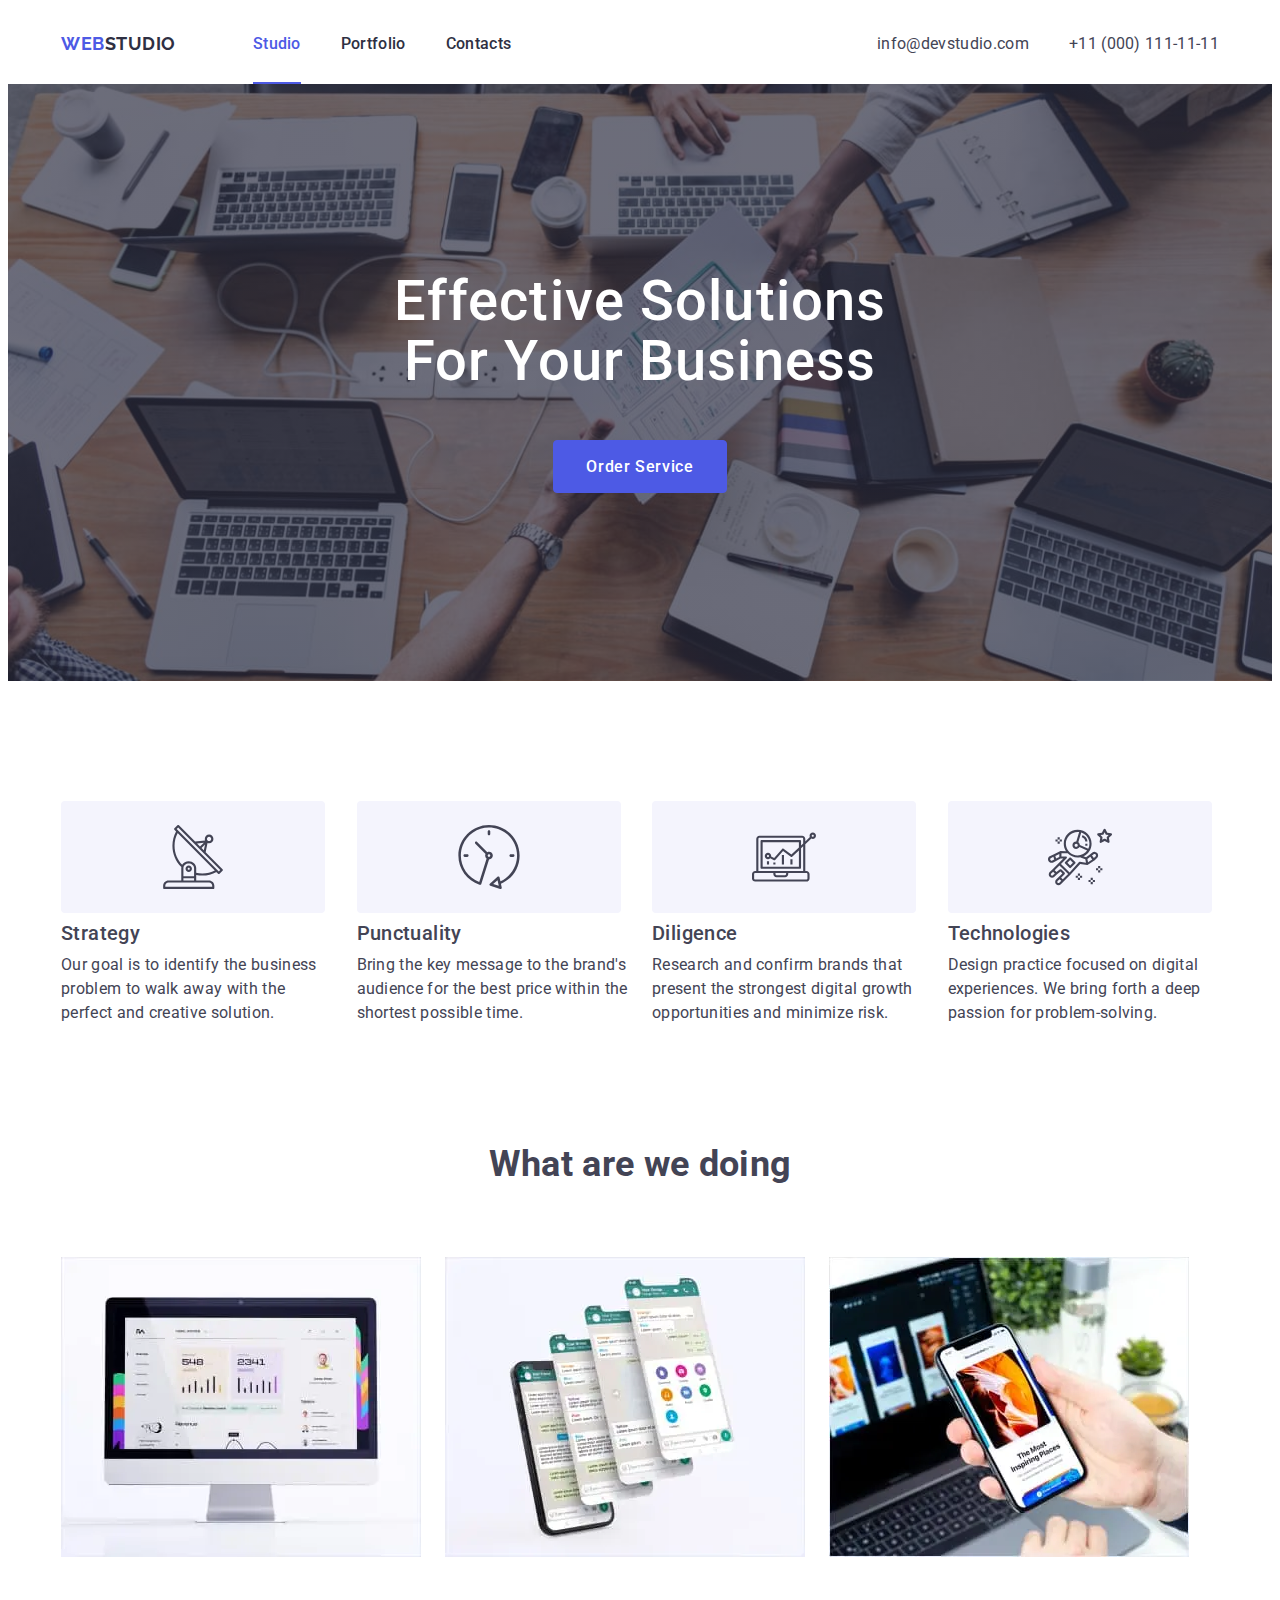
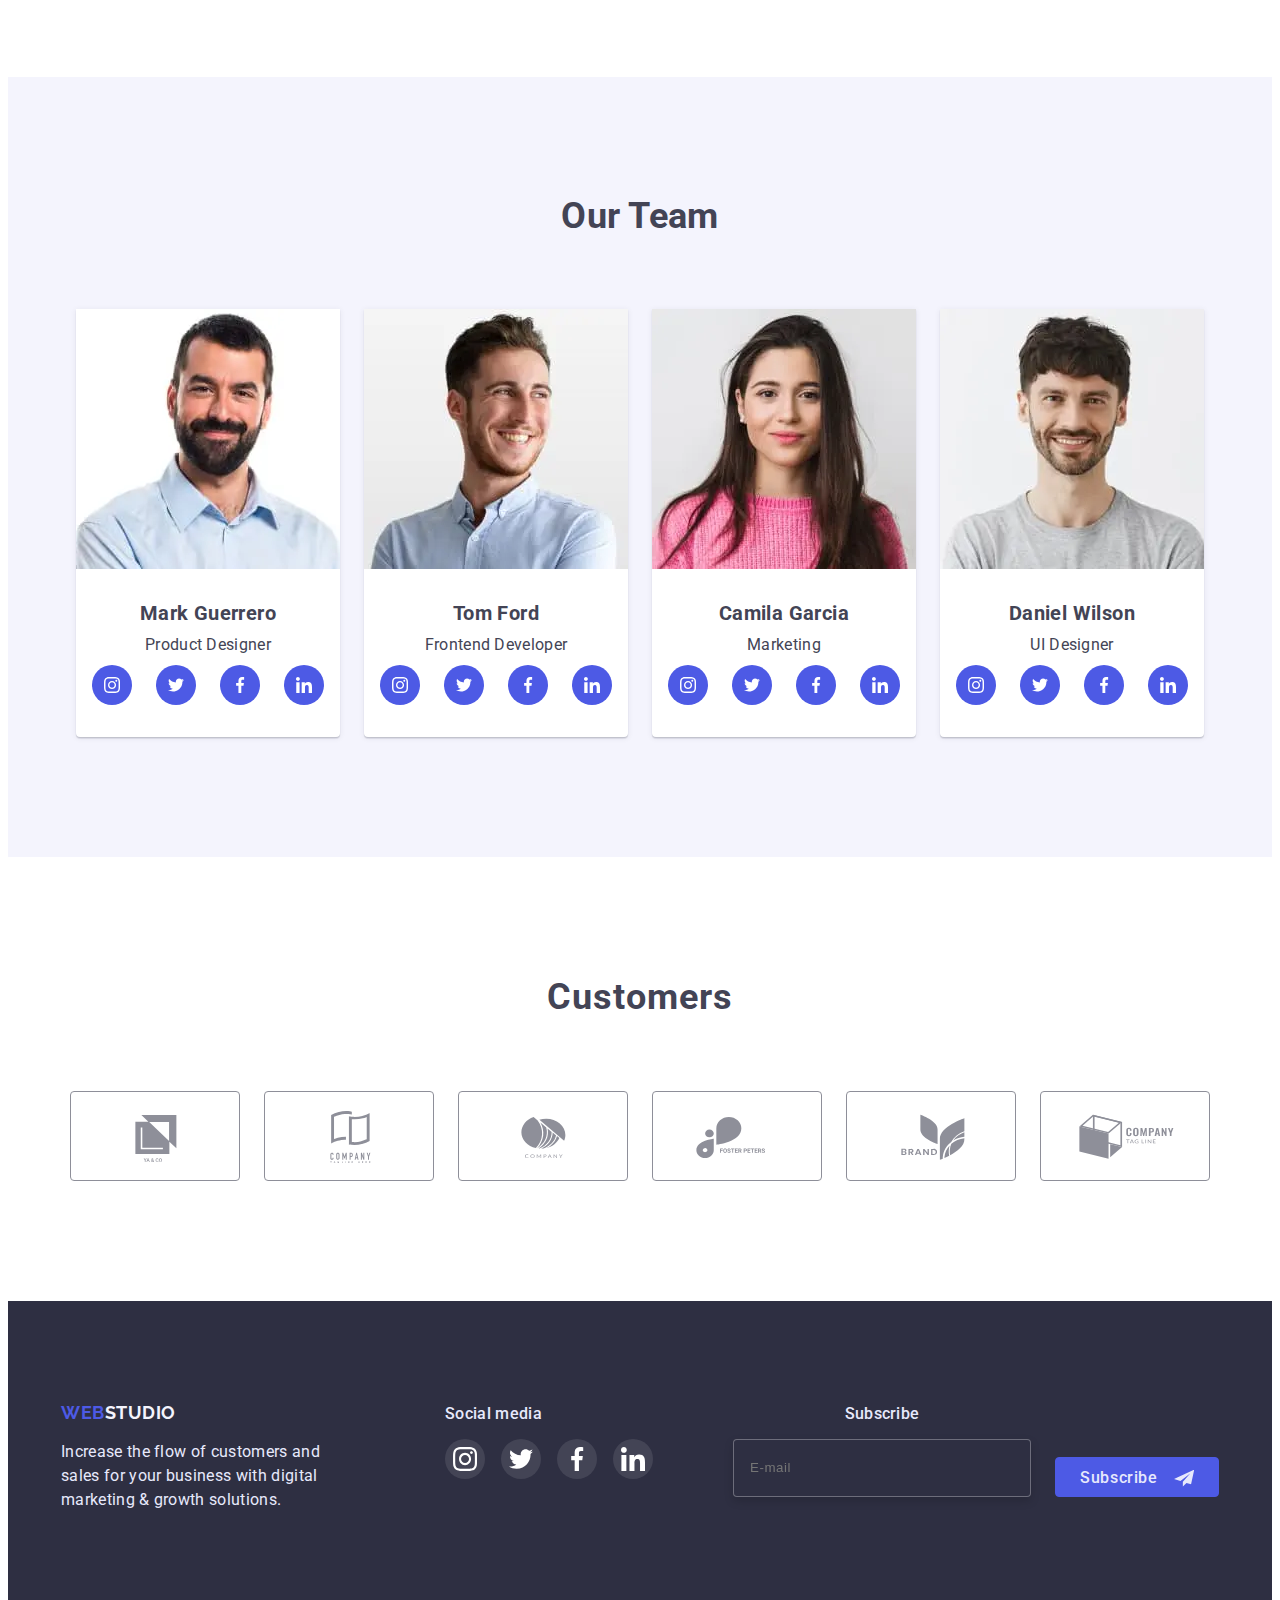
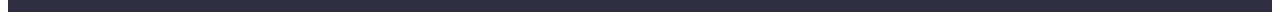
==== commit b247c2c9: "p" ====
--- a/index.html
+++ b/index.html
@@ -473,12 +473,12 @@
 				</div>
 				<form class="list employee-link footer-form" name="footer_form">
 					<label class="footer-label">
-						<p class="title footer-title">Subscribe</p>
-						<input class="footer-input" type="email" name="email" placeholder="E-mail" required />
+						Subscribe
+						<input class="footer-input" type="text" name="email" placeholder="E-mail" required />
 					</label>
 
 					<button class="button btn footer-btn" type="submit">
-						<p class="title footer-title-btn">Subscribe</p>
+						Subscribe
 						<svg class="box-icon" width="24" height="24">
 							<use href="./images/symbol-defs.svg#icon-Frame-3"></use>
 						</svg>
@@ -486,6 +486,7 @@
 				</form>
 			</div>
 		</footer>
+
 		<!-- --------------modal application------------ -->
 		<div class="backdrop is-hidden" data-modal>
 			<div class="modal">
@@ -494,47 +495,46 @@
 						<use href="./images/symbol-defs.svg#icon-close-black"></use>
 					</svg>
 				</button>
+				<p class="application-text-title">Leave your contacts and we will call you back</p>
 				<form class="application-form" name="application_form" autocomplete="on">
-					<label class="application-label">
-						<p class="application-text">Name</p>
+					<label class="application-label application-text">
+						Name
 						<input class="application-input" type="text" name="name" placeholder=" " required />
 						<svg class="box-icon application-icon" width="18" height="24">
 							<use href="./images/symbol-defs.svg#icon-Frame-1"></use>
 						</svg>
 					</label>
 					<label class="application-label">
-						<p class="application-text">Phone</p>
+						Phone
 						<input class="application-input" type="text" name="email" placeholder=" " required />
 						<svg class="box-icon application-icon" width="18" height="24">
 							<use href="./images/symbol-defs.svg#icon-phone-black-18dp-1"></use>
 						</svg>
 					</label>
-					<label class="application-label">
-						<p class="application-text">Email</p>
+					<label class="application-label application-text">
+						Email
 						<input class="application-input" type="email" name="tel" placeholder=" " required />
 						<svg class="box-icon application-icon" width="18" height="24">
 							<use href="./images/symbol-defs.svg#icon-email-black-18dp-1"></use>
 						</svg>
 					</label>
-					<label class="application-label application-label-textarea">
-						<p class="application-text">Comment</p>
+					<label class="application-label application-text application-label-textarea">
+						Comment
 						<textarea
 							class="application-input application-textarea"
 							type="text"
 							name="textarea"
-							rows="8"
+							rows="6"
 							placeholder="Text input"
 						></textarea>
 					</label>
-					<label class="application-checkbox">
+					<label class="application-checkbox application-text">
 						<input class="checkbox" type="checkbox" name="policy" required />
 						<svg class="box-icon checkbox-icon" width="16" height="16">
 							<use href="./images/symbol-defs.svg#icon-Vector"></use>
 						</svg>
-						<p class="application-text application-text-policy">
-							I accept the terms and conditions of the
-							<a class="application-span" href="">Privacy Policy</a>
-						</p>
+						I accept the terms and conditions of the
+						<a class="application-span" href="">Privacy Policy</a>
 					</label>
 
 					<button class="button btn application-button" type="submit">Send</button>
--- a/css/styles.css
+++ b/css/styles.css
@@ -85,7 +85,6 @@
 /* --------------------page-header----------------------------------------- */
 /* -------------------heder mobile \/---------------------- */
 .conteainer {
-	/* width: 100%; */
 	padding-left: 15px;
 	padding-right: 15px;
 }
@@ -97,7 +96,6 @@
 	align-items: center;
 	justify-content: space-between;
 	padding-top: 24px;
-	/* padding-bottom: 24px; */
 }
 
 .mobile-menu-open {
@@ -213,7 +211,6 @@
 	.nav {
 		display: flex;
 		gap: 120px;
-		/* padding: 24px 0; */
 	}
 	.contacts-link {
 		font-weight: 400;
@@ -488,7 +485,10 @@
 	line-height: 1.2;
 	letter-spacing: 0.02em;
 }
-
+.features-title {
+	font-size: 36px;
+	line-height: 1.1;
+}
 @media screen and (max-width: 767px) {
 	.features-title {
 		text-align: center;
@@ -516,6 +516,11 @@
 	}
 	.features-list-box {
 		flex-basis: calc((100% - 52px) / 4);
+	}
+	.features-title {
+		font-weight: 500;
+		font-size: 20px;
+		line-height: 1.2;
 	}
 }
 
@@ -767,6 +772,7 @@
 	color: var(--footer-text-color);
 }
 .footer-input {
+	margin-top: 16px;
 	width: 100%;
 	height: 40px;
 	border: 1px solid rgba(255, 255, 255, 0.3);
@@ -842,11 +848,23 @@
 .footer-employee-link {
 	gap: 16px;
 }
+.footer-label {
+	text-align: center;
+
+	font-weight: 500;
+	font-size: 16px;
+	color: var(--footer-text-color);
+	line-height: 1.2;
+	letter-spacing: 0.02em;
+}
+
 .footer-title {
 	margin-bottom: 16px;
 	font-weight: 500;
 	font-size: 16px;
 	color: var(--footer-text-color);
+	line-height: 1.2;
+	letter-spacing: 0.02em;
 }
 .footer-icon {
 	background: rgba(255, 255, 255, 0.1);
@@ -861,15 +879,14 @@
 	height: 40px;
 	padding: 8px 24px;
 	gap: 16px;
-}
-.footer-title-btn {
-	margin: 0;
+
 	font-size: 16px;
 	font-weight: 500;
 	line-height: 1.5;
 	letter-spacing: 0.04em;
 	color: var(--footer-text-color);
 }
+
 /* -------------------------modal--------------------------------------------- */
 .modal {
 	width: 100%;
@@ -887,16 +904,24 @@
 @media screen and (min-width: 480px) {
 	.modal {
 		width: 408px;
-		height: 576px;
-	}
-}
-
+		height: 586px;
+	}
+}
+.application-text-title {
+	font-weight: 500;
+	font-size: 16px;
+	line-height: 1.5;
+	letter-spacing: 0.02em;
+	margin-bottom: 16px;
+	text-align: center;
+}
 .modal-button {
+	background-color: transparent;
+	border: none;
+	padding: 0;
+	line-height: 0;
 	width: 24px;
 	height: 24px;
-	display: flex;
-	align-items: center;
-	justify-content: center;
 	position: absolute;
 	top: 24px;
 	right: 24px;
@@ -938,6 +963,8 @@
 }
 
 .application-input {
+	margin-top: 4px;
+
 	width: 100%;
 	padding: 8px 16px 8px 38px;
 	font-weight: 400;
@@ -983,7 +1010,7 @@
 	font-size: 12px;
 	line-height: 1.33;
 	letter-spacing: 0.04em;
-	margin-bottom: 4px;
+	/* margin-bottom: 4px; */
 	color: #8e8f99;
 }
 .application-label-textarea {
@@ -1026,9 +1053,9 @@
 .checkbox:hover + .checkbox-icon {
 	transform: scale(1.1) rotate(360deg);
 }
-.application-text-policy {
+/* .application-text-policy {
 	margin: 0;
-}
+} */
 .application-span {
 	color: #4d5ae5;
 }
